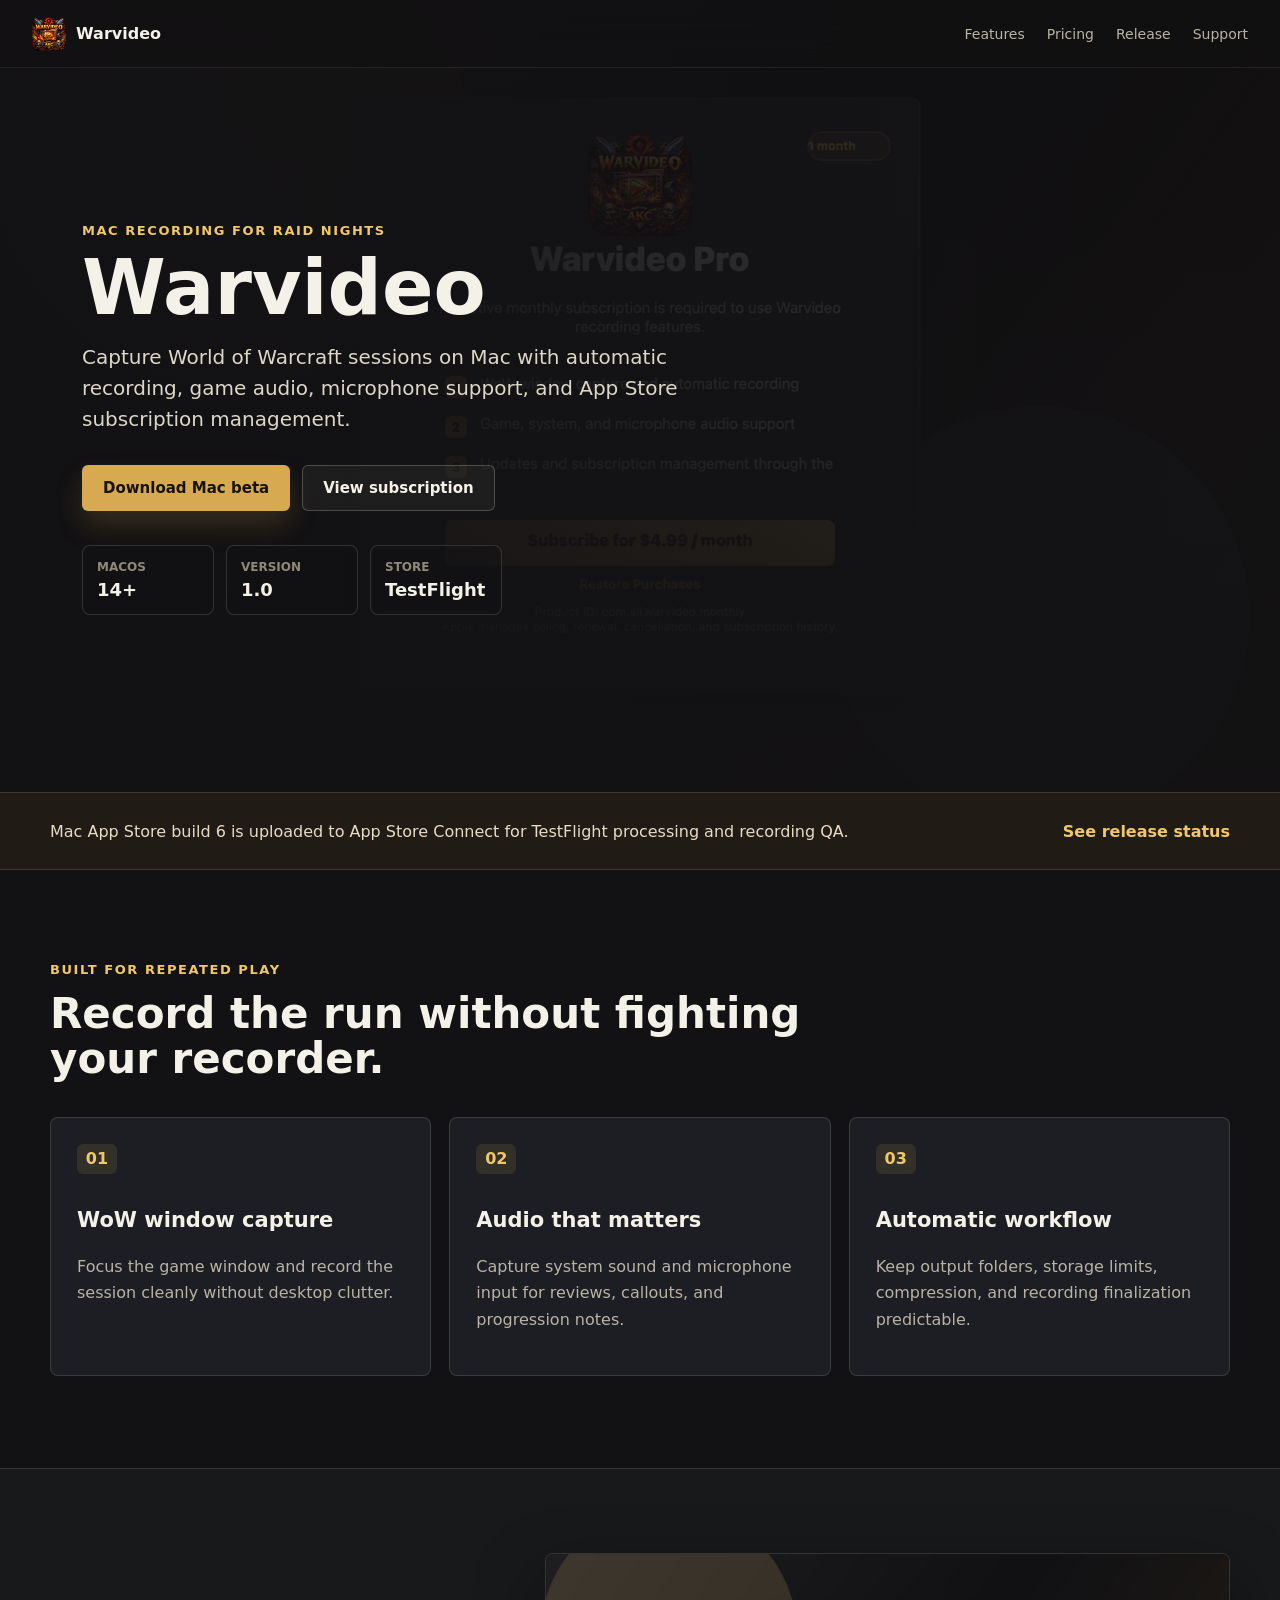
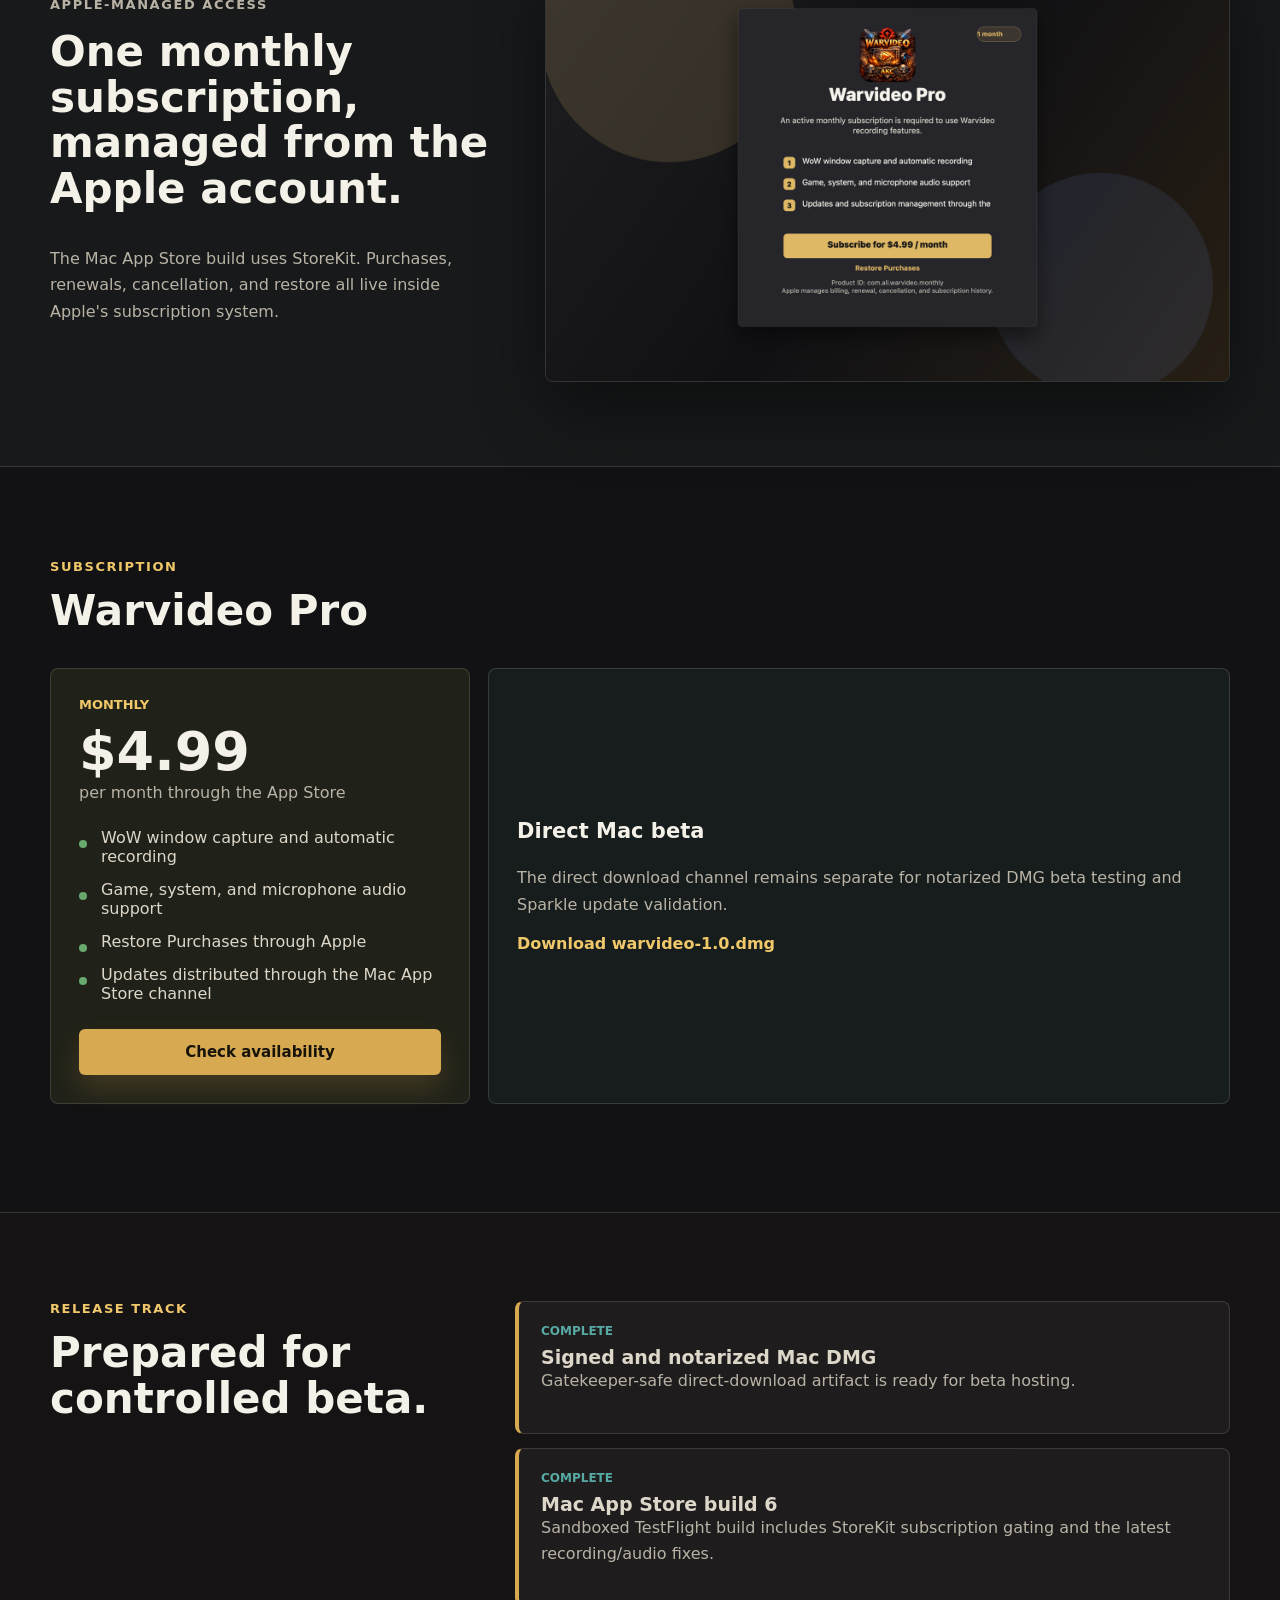
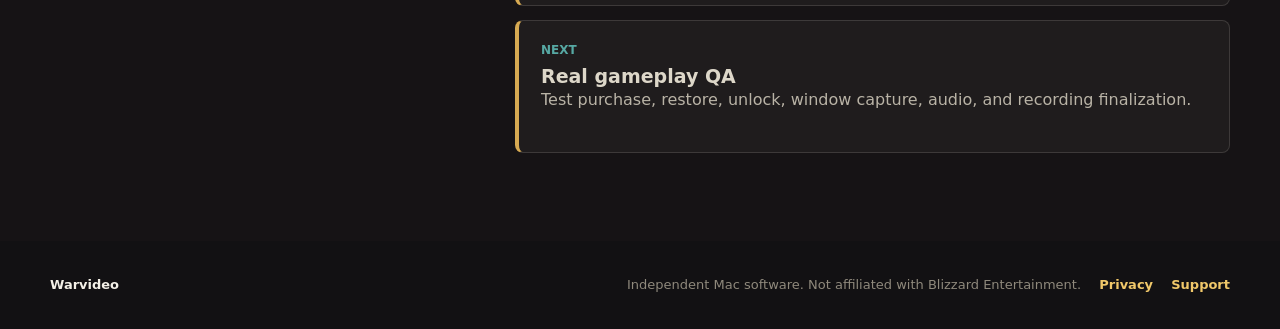
==== index.html @ ea2da789 "Update site status for build 6" ====
<!doctype html>
<html lang="en">
<head>
  <meta charset="utf-8">
  <meta name="viewport" content="width=device-width, initial-scale=1">
  <title>Warvideo - Mac recording for World of Warcraft</title>
  <meta name="description" content="Warvideo records World of Warcraft sessions on Mac with window capture, audio support, automatic recording, and App Store subscription management.">
  <meta property="og:title" content="Warvideo">
  <meta property="og:description" content="Mac recording built for World of Warcraft sessions.">
  <meta property="og:image" content="assets/subscription-review.png">
  <link rel="icon" href="assets/warvideo-icon.png">
  <link rel="stylesheet" href="styles.css">
</head>
<body>
  <header class="site-header" aria-label="Main navigation">
    <a class="brand" href="#top" aria-label="Warvideo home">
      <img src="assets/warvideo-icon.png" alt="">
      <span>Warvideo</span>
    </a>
    <nav>
      <a href="#features">Features</a>
      <a href="#pricing">Pricing</a>
      <a href="#release">Release</a>
      <a href="/support.html">Support</a>
    </nav>
  </header>

  <main id="top">
    <section class="hero" aria-label="Warvideo overview">
      <img class="hero-bg" src="assets/subscription-review.png" alt="">
      <div class="hero-shade"></div>
      <div class="hero-content">
        <p class="eyebrow">Mac recording for raid nights</p>
        <h1>Warvideo</h1>
        <p class="hero-copy">
          Capture World of Warcraft sessions on Mac with automatic recording,
          game audio, microphone support, and App Store subscription management.
        </p>
        <div class="actions" aria-label="Primary actions">
          <a class="button primary" href="/download/warvideo-1.0.dmg">Download Mac beta</a>
          <a class="button secondary" href="#pricing">View subscription</a>
        </div>
        <dl class="hero-stats" aria-label="Release facts">
          <div>
            <dt>macOS</dt>
            <dd>14+</dd>
          </div>
          <div>
            <dt>Version</dt>
            <dd>1.0</dd>
          </div>
          <div>
            <dt>Store</dt>
            <dd>TestFlight</dd>
          </div>
        </dl>
      </div>
    </section>

    <section class="signal-band" aria-label="Current status">
      <div class="band-inner">
        <span>Mac App Store build 6 is uploaded to App Store Connect for TestFlight processing and recording QA.</span>
        <a href="#release">See release status</a>
      </div>
    </section>

    <section class="section" id="features">
      <div class="section-heading">
        <p class="eyebrow">Built for repeated play</p>
        <h2>Record the run without fighting your recorder.</h2>
      </div>
      <div class="feature-grid">
        <article class="feature-card">
          <span class="feature-mark">01</span>
          <h3>WoW window capture</h3>
          <p>Focus the game window and record the session cleanly without desktop clutter.</p>
        </article>
        <article class="feature-card">
          <span class="feature-mark">02</span>
          <h3>Audio that matters</h3>
          <p>Capture system sound and microphone input for reviews, callouts, and progression notes.</p>
        </article>
        <article class="feature-card">
          <span class="feature-mark">03</span>
          <h3>Automatic workflow</h3>
          <p>Keep output folders, storage limits, compression, and recording finalization predictable.</p>
        </article>
      </div>
    </section>

    <section class="product-strip" aria-label="Warvideo interface">
      <div class="product-copy">
        <p class="eyebrow">Apple-managed access</p>
        <h2>One monthly subscription, managed from the Apple account.</h2>
        <p>
          The Mac App Store build uses StoreKit. Purchases, renewals, cancellation,
          and restore all live inside Apple's subscription system.
        </p>
      </div>
      <figure class="product-shot">
        <img src="assets/subscription-review.png" alt="Warvideo Pro subscription screen">
      </figure>
    </section>

    <section class="section pricing-section" id="pricing">
      <div class="section-heading compact">
        <p class="eyebrow">Subscription</p>
        <h2>Warvideo Pro</h2>
      </div>
      <div class="pricing-layout">
        <article class="price-card">
          <div>
            <p class="price-label">Monthly</p>
            <p class="price">$4.99</p>
            <p class="price-note">per month through the App Store</p>
          </div>
          <ul>
            <li>WoW window capture and automatic recording</li>
            <li>Game, system, and microphone audio support</li>
            <li>Restore Purchases through Apple</li>
            <li>Updates distributed through the Mac App Store channel</li>
          </ul>
          <a class="button primary wide" href="#release">Check availability</a>
        </article>
        <div class="release-notes">
          <h3>Direct Mac beta</h3>
          <p>
            The direct download channel remains separate for notarized DMG beta
            testing and Sparkle update validation.
          </p>
          <a href="/download/warvideo-1.0.dmg">Download warvideo-1.0.dmg</a>
        </div>
      </div>
    </section>

    <section class="release" id="release">
      <div class="release-inner">
        <div>
          <p class="eyebrow">Release track</p>
          <h2>Prepared for controlled beta.</h2>
        </div>
        <ol class="timeline">
          <li>
            <span>Complete</span>
            <strong>Signed and notarized Mac DMG</strong>
            <p>Gatekeeper-safe direct-download artifact is ready for beta hosting.</p>
          </li>
          <li>
            <span>Complete</span>
            <strong>Mac App Store build 6</strong>
            <p>Sandboxed TestFlight build includes StoreKit subscription gating and the latest recording/audio fixes.</p>
          </li>
          <li>
            <span>Next</span>
            <strong>Real gameplay QA</strong>
            <p>Test purchase, restore, unlock, window capture, audio, and recording finalization.</p>
          </li>
        </ol>
      </div>
    </section>
  </main>

  <footer class="site-footer">
    <span>Warvideo</span>
    <span>
      Independent Mac software. Not affiliated with Blizzard Entertainment.
      <a href="/privacy.html">Privacy</a>
      <a href="/support.html">Support</a>
    </span>
  </footer>
</body>
</html>
---- styles.css ----
:root {
  color-scheme: dark;
  --ink: #f4f1e8;
  --muted: #b9b3a6;
  --soft: #8f897c;
  --bg: #121113;
  --panel: #1d1e23;
  --panel-2: #202118;
  --line: rgba(244, 241, 232, 0.14);
  --gold: #d7aa52;
  --gold-strong: #f0c86a;
  --ember: #c05a38;
  --green: #69a96d;
  --teal: #57a9a4;
  --shadow: rgba(0, 0, 0, 0.42);
}

* {
  box-sizing: border-box;
}

html {
  scroll-behavior: smooth;
}

body {
  margin: 0;
  background: var(--bg);
  color: var(--ink);
  font-family: Inter, ui-sans-serif, system-ui, -apple-system, BlinkMacSystemFont, "Segoe UI", sans-serif;
  letter-spacing: 0;
}

img {
  max-width: 100%;
  display: block;
}

a {
  color: inherit;
  text-decoration: none;
}

.site-header {
  position: fixed;
  z-index: 20;
  top: 0;
  left: 0;
  right: 0;
  height: 68px;
  display: flex;
  align-items: center;
  justify-content: space-between;
  padding: 0 32px;
  background: rgba(18, 17, 19, 0.78);
  border-bottom: 1px solid rgba(244, 241, 232, 0.08);
  backdrop-filter: blur(18px);
}

.brand {
  display: flex;
  align-items: center;
  gap: 10px;
  font-weight: 800;
}

.brand img {
  width: 34px;
  height: 34px;
  border-radius: 7px;
}

nav {
  display: flex;
  gap: 22px;
  color: var(--muted);
  font-size: 14px;
}

nav a:hover {
  color: var(--ink);
}

.hero {
  position: relative;
  min-height: 88svh;
  overflow: hidden;
  display: grid;
  align-items: center;
  padding: 118px 32px 72px;
}

.hero-bg {
  position: absolute;
  inset: 0;
  width: 100%;
  height: 100%;
  object-fit: cover;
  object-position: 58% 50%;
  opacity: 0.54;
  filter: saturate(0.95) contrast(1.08);
}

.hero-shade {
  position: absolute;
  inset: 0;
  background:
    linear-gradient(90deg, rgba(18, 17, 19, 0.96) 0%, rgba(18, 17, 19, 0.78) 40%, rgba(18, 17, 19, 0.38) 100%),
    linear-gradient(180deg, rgba(18, 17, 19, 0.2) 0%, rgba(18, 17, 19, 0.88) 100%);
}

.hero-content {
  position: relative;
  width: min(680px, 100%);
  margin-left: max(0px, calc((100vw - 1180px) / 2));
}

.eyebrow {
  margin: 0 0 14px;
  color: var(--gold-strong);
  font-size: 13px;
  font-weight: 800;
  letter-spacing: 0.12em;
  text-transform: uppercase;
}

h1,
h2,
h3,
p {
  margin-top: 0;
}

h1 {
  margin-bottom: 18px;
  font-size: 76px;
  line-height: 0.96;
  font-weight: 900;
  letter-spacing: 0;
}

.hero-copy {
  max-width: 610px;
  color: #ddd7c9;
  font-size: 20px;
  line-height: 1.55;
}

.actions {
  display: flex;
  flex-wrap: wrap;
  gap: 12px;
  margin-top: 30px;
}

.button {
  display: inline-flex;
  align-items: center;
  justify-content: center;
  min-height: 46px;
  padding: 0 20px;
  border-radius: 6px;
  font-size: 15px;
  font-weight: 800;
  border: 1px solid transparent;
}

.button.primary {
  background: var(--gold);
  color: #17130b;
  box-shadow: 0 14px 28px rgba(215, 170, 82, 0.18);
}

.button.secondary {
  border-color: rgba(244, 241, 232, 0.22);
  color: var(--ink);
  background: rgba(244, 241, 232, 0.05);
}

.button.wide {
  width: 100%;
}

.hero-stats {
  display: grid;
  grid-template-columns: repeat(3, minmax(0, 132px));
  gap: 12px;
  padding: 0;
  margin: 34px 0 0;
}

.hero-stats div {
  border: 1px solid rgba(244, 241, 232, 0.14);
  border-radius: 8px;
  padding: 14px;
  background: rgba(18, 17, 19, 0.42);
}

.hero-stats dt {
  color: var(--soft);
  font-size: 12px;
  font-weight: 800;
  text-transform: uppercase;
}

.hero-stats dd {
  margin: 5px 0 0;
  font-size: 18px;
  font-weight: 900;
}

.signal-band {
  border-top: 1px solid var(--line);
  border-bottom: 1px solid var(--line);
  background: #201b14;
}

.band-inner {
  width: min(1180px, calc(100% - 40px));
  min-height: 76px;
  margin: 0 auto;
  display: flex;
  align-items: center;
  justify-content: space-between;
  gap: 18px;
  color: #e6dcc6;
}

.band-inner a {
  color: var(--gold-strong);
  font-weight: 800;
  white-space: nowrap;
}

.section {
  width: min(1180px, calc(100% - 40px));
  margin: 0 auto;
  padding: 92px 0;
}

.section-heading {
  max-width: 760px;
  margin-bottom: 34px;
}

.section-heading.compact {
  margin-bottom: 24px;
}

h2 {
  font-size: 42px;
  line-height: 1.08;
  letter-spacing: 0;
}

.feature-grid {
  display: grid;
  grid-template-columns: repeat(3, minmax(0, 1fr));
  gap: 18px;
}

.feature-card {
  min-height: 230px;
  border-radius: 8px;
  border: 1px solid var(--line);
  background: var(--panel);
  padding: 26px;
}

.feature-mark {
  display: inline-flex;
  align-items: center;
  justify-content: center;
  width: 40px;
  height: 30px;
  border-radius: 6px;
  background: rgba(215, 170, 82, 0.12);
  color: var(--gold-strong);
  font-weight: 900;
  margin-bottom: 34px;
}

.feature-card h3,
.release-notes h3 {
  font-size: 21px;
  line-height: 1.2;
}

.feature-card p,
.product-copy p,
.release-notes p,
.timeline p {
  color: var(--muted);
  line-height: 1.65;
}

.product-strip {
  display: grid;
  grid-template-columns: minmax(280px, 0.8fr) minmax(0, 1.2fr);
  gap: 38px;
  align-items: center;
  padding: 84px max(20px, calc((100vw - 1180px) / 2));
  background: #17191a;
  border-top: 1px solid var(--line);
  border-bottom: 1px solid var(--line);
}

.product-copy {
  padding-right: 12px;
}

.product-shot {
  margin: 0;
  border-radius: 8px;
  border: 1px solid rgba(244, 241, 232, 0.16);
  overflow: hidden;
  box-shadow: 0 28px 70px var(--shadow);
  background: #0f0f11;
}

.pricing-section {
  padding-bottom: 108px;
}

.pricing-layout {
  display: grid;
  grid-template-columns: minmax(300px, 420px) minmax(0, 1fr);
  gap: 18px;
  align-items: stretch;
}

.price-card,
.release-notes {
  border-radius: 8px;
  border: 1px solid var(--line);
  background: var(--panel-2);
  padding: 28px;
}

.price-label {
  color: var(--gold-strong);
  font-size: 13px;
  font-weight: 900;
  text-transform: uppercase;
}

.price {
  margin-bottom: 4px;
  font-size: 54px;
  line-height: 1;
  font-weight: 900;
}

.price-note {
  color: var(--muted);
}

ul {
  list-style: none;
  padding: 0;
  margin: 26px 0;
}

li {
  position: relative;
  padding-left: 22px;
  margin-bottom: 14px;
  color: #ddd7c9;
}

li::before {
  content: "";
  position: absolute;
  left: 0;
  top: 0.72em;
  width: 8px;
  height: 8px;
  border-radius: 4px;
  background: var(--green);
}

.release-notes {
  display: flex;
  flex-direction: column;
  justify-content: center;
  background: #171d1d;
}

.release-notes a {
  color: var(--gold-strong);
  font-weight: 900;
}

.release {
  background: #161315;
  border-top: 1px solid var(--line);
}

.release-inner {
  width: min(1180px, calc(100% - 40px));
  margin: 0 auto;
  padding: 88px 0;
  display: grid;
  grid-template-columns: minmax(280px, 0.75fr) minmax(0, 1.25fr);
  gap: 36px;
}

.timeline {
  list-style: none;
  margin: 0;
  padding: 0;
  display: grid;
  gap: 14px;
}

.timeline li {
  margin: 0;
  padding: 22px;
  border: 1px solid var(--line);
  border-left: 4px solid var(--gold);
  border-radius: 8px;
  background: rgba(244, 241, 232, 0.04);
}

.timeline li::before {
  display: none;
}

.timeline span {
  display: block;
  margin-bottom: 8px;
  color: var(--teal);
  font-size: 12px;
  font-weight: 900;
  text-transform: uppercase;
}

.timeline strong {
  display: block;
  font-size: 19px;
}

.site-footer {
  min-height: 88px;
  width: min(1180px, calc(100% - 40px));
  margin: 0 auto;
  display: flex;
  align-items: center;
  justify-content: space-between;
  gap: 18px;
  color: var(--soft);
  font-size: 13px;
}

.site-footer span:first-child {
  color: var(--ink);
  font-weight: 900;
}

.site-footer a {
  margin-left: 14px;
  color: var(--gold-strong);
  font-weight: 800;
}

.legal-page {
  width: min(860px, calc(100% - 40px));
  margin: 0 auto;
  padding: 132px 0 72px;
}

.legal-hero {
  padding-bottom: 28px;
  border-bottom: 1px solid var(--line);
}

.legal-hero h1 {
  font-size: 56px;
}

.legal-hero p {
  color: var(--muted);
  font-size: 18px;
}

.legal-content {
  padding-top: 34px;
}

.legal-content h2 {
  margin-top: 34px;
  margin-bottom: 12px;
  font-size: 28px;
}

.legal-content p {
  color: #ddd7c9;
  line-height: 1.72;
}

.legal-content a {
  color: var(--gold-strong);
  font-weight: 800;
}

@media (max-width: 860px) {
  .site-header {
    padding: 0 18px;
  }

  nav {
    display: none;
  }

  .hero {
    min-height: 86svh;
    padding: 108px 20px 54px;
  }

  .hero-bg {
    object-position: center top;
    opacity: 0.18;
    filter: saturate(0.82) contrast(1.12);
  }

  .hero-shade {
    background:
      linear-gradient(180deg, rgba(18, 17, 19, 0.99) 0%, rgba(18, 17, 19, 0.94) 48%, rgba(18, 17, 19, 0.99) 100%);
  }

  h1 {
    font-size: 52px;
  }

  h2 {
    font-size: 32px;
  }

  .hero-copy {
    font-size: 17px;
  }

  .hero-stats {
    grid-template-columns: repeat(3, minmax(0, 1fr));
  }

  .hero-stats div {
    background: rgba(18, 17, 19, 0.82);
  }

  .band-inner,
  .product-strip,
  .pricing-layout,
  .release-inner {
    grid-template-columns: 1fr;
  }

  .band-inner {
    flex-direction: column;
    align-items: flex-start;
    justify-content: center;
    padding: 18px 0;
  }

  .feature-grid {
    grid-template-columns: 1fr;
  }

  .product-strip {
    padding: 70px 20px;
  }

  .site-footer {
    flex-direction: column;
    align-items: flex-start;
    justify-content: center;
  }

  .site-footer a {
    display: inline-block;
    margin: 8px 14px 0 0;
  }

  .legal-page {
    padding-top: 110px;
  }

  .legal-hero h1 {
    font-size: 42px;
  }
}

@media (max-width: 520px) {
  .actions,
  .button {
    width: 100%;
  }

  .hero-stats {
    grid-template-columns: 1fr;
  }

  .price {
    font-size: 44px;
  }
}
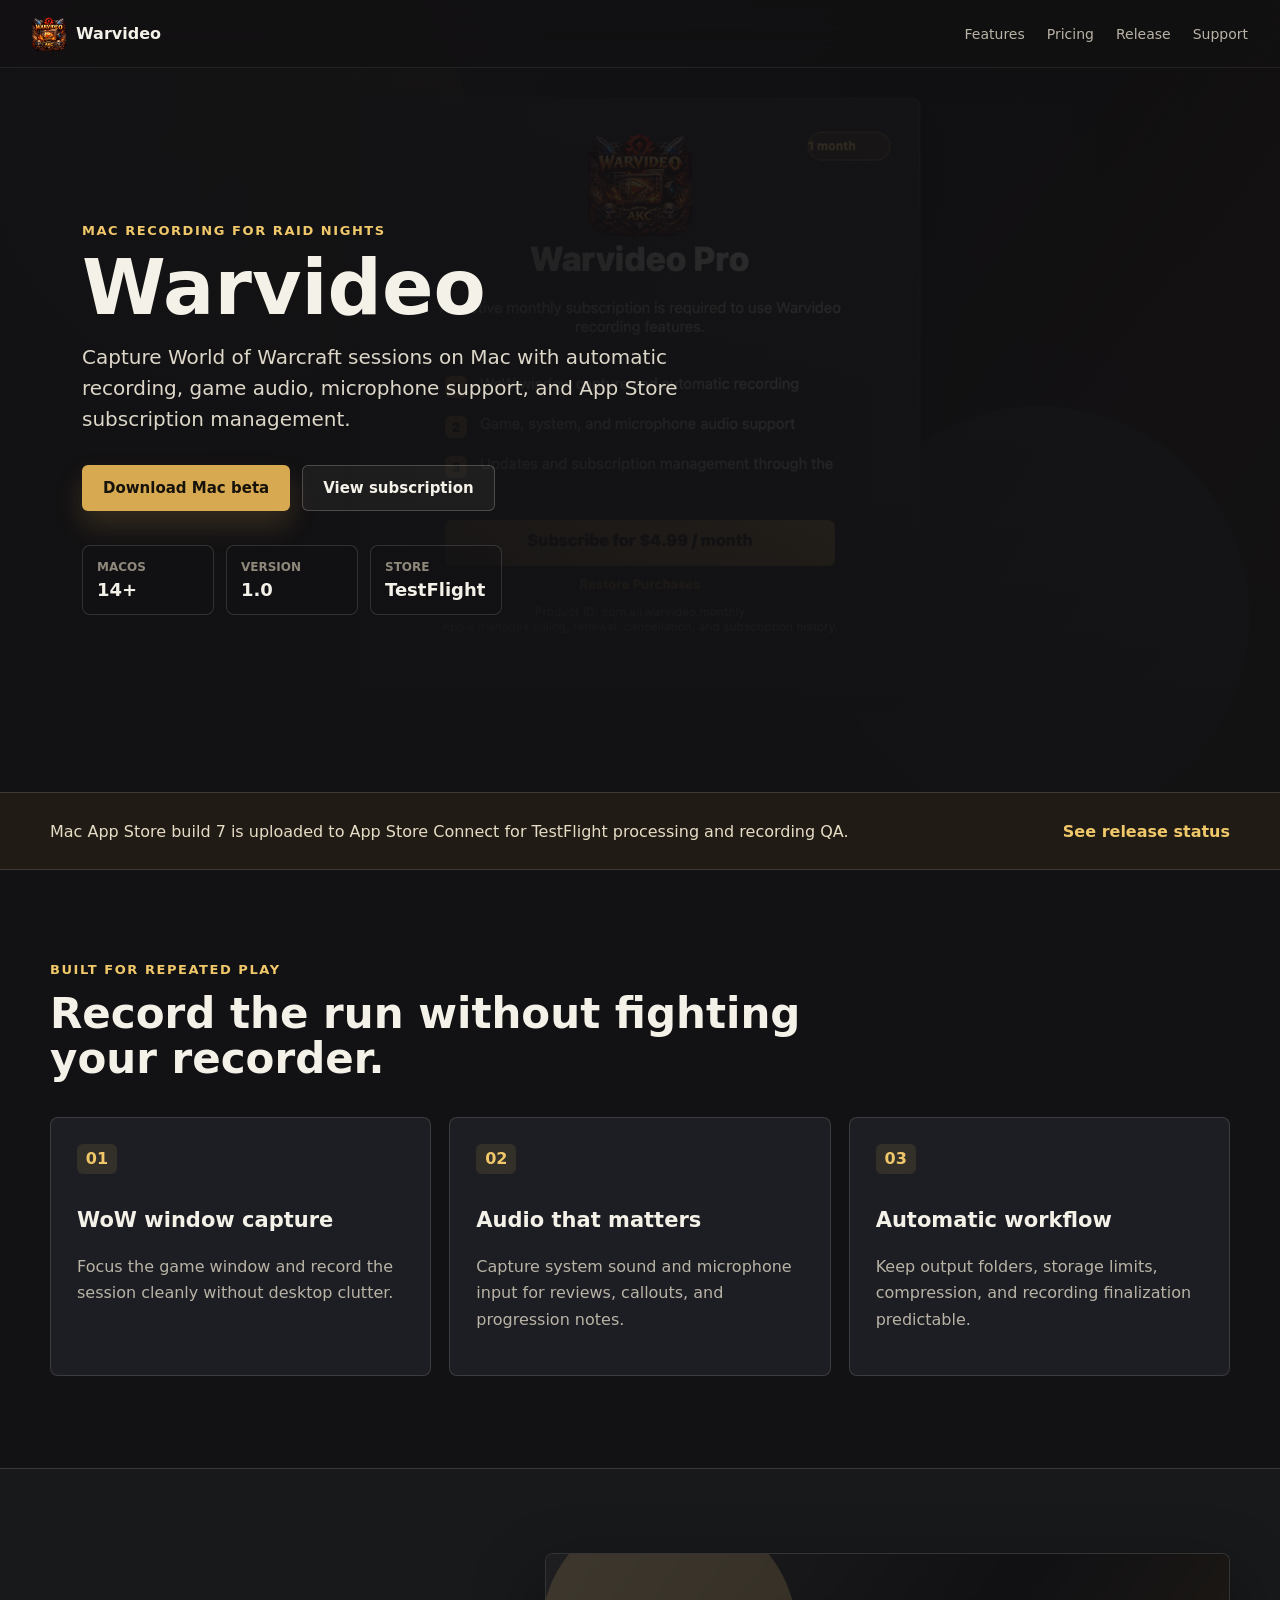
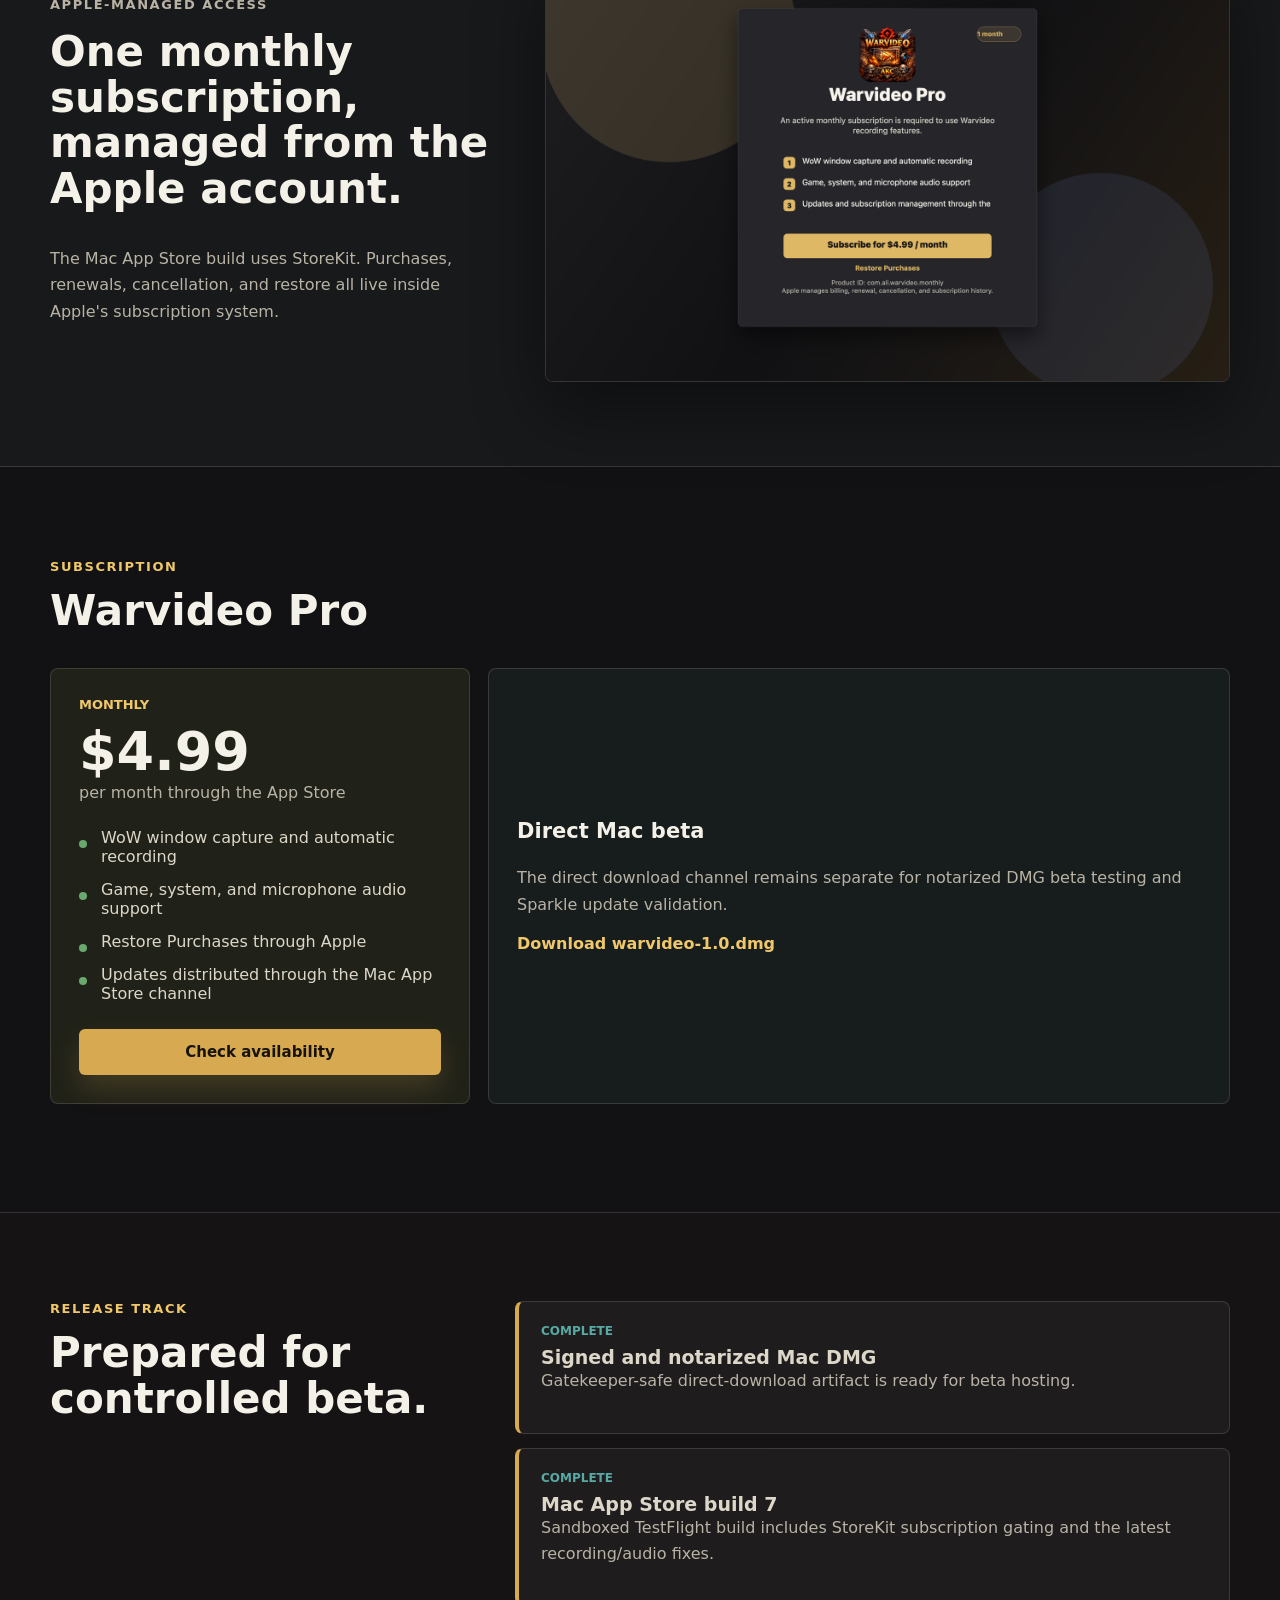
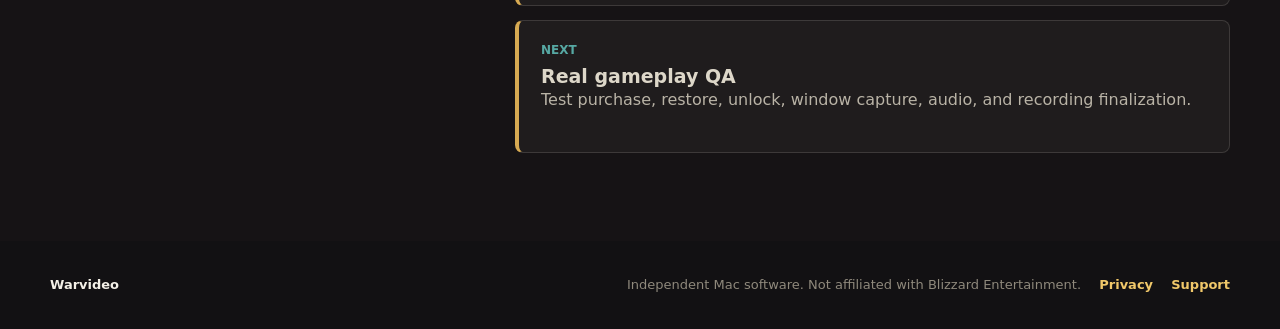
==== commit b761ca5f: "Update site status for build 7" ====
--- a/index.html
+++ b/index.html
@@ -59,7 +59,7 @@
 
     <section class="signal-band" aria-label="Current status">
       <div class="band-inner">
-        <span>Mac App Store build 6 is uploaded to App Store Connect for TestFlight processing and recording QA.</span>
+        <span>Mac App Store build 7 is uploaded to App Store Connect for TestFlight processing and recording QA.</span>
         <a href="#release">See release status</a>
       </div>
     </section>
@@ -147,7 +147,7 @@
           </li>
           <li>
             <span>Complete</span>
-            <strong>Mac App Store build 6</strong>
+            <strong>Mac App Store build 7</strong>
             <p>Sandboxed TestFlight build includes StoreKit subscription gating and the latest recording/audio fixes.</p>
           </li>
           <li>
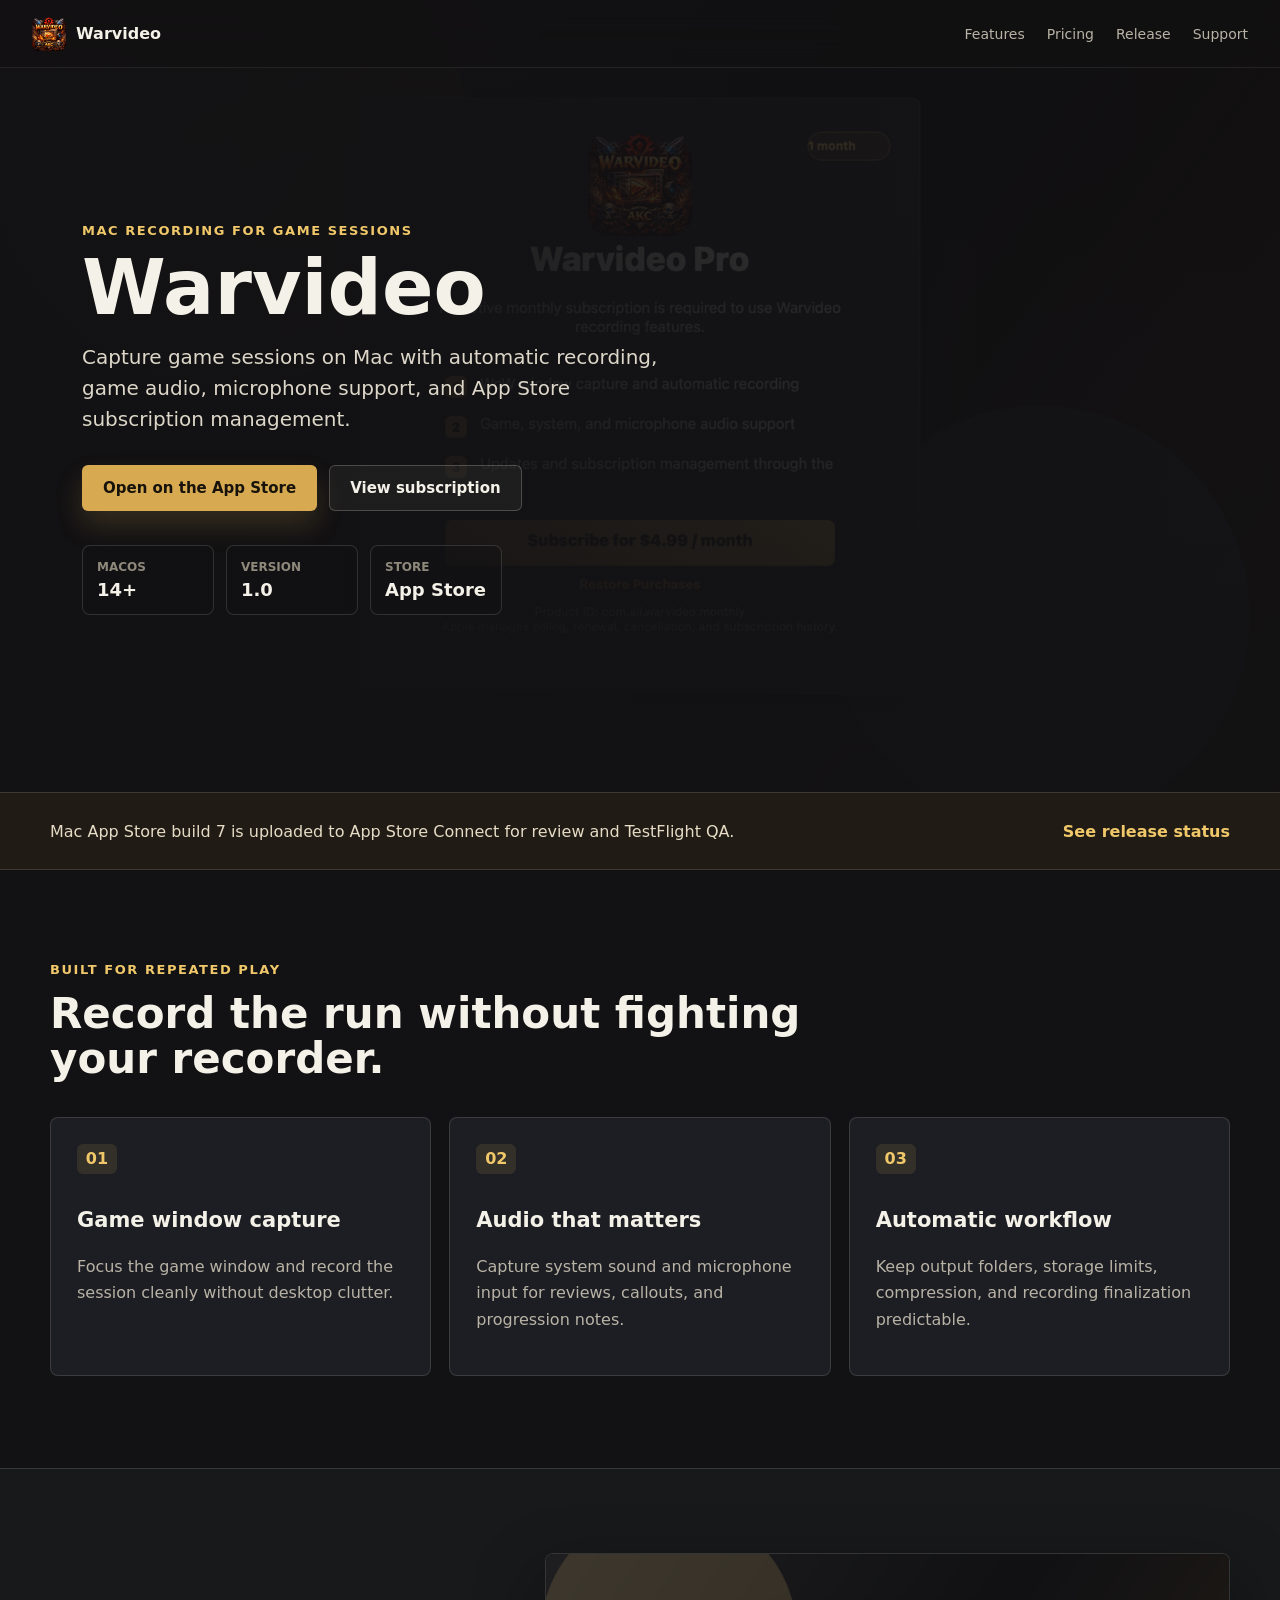
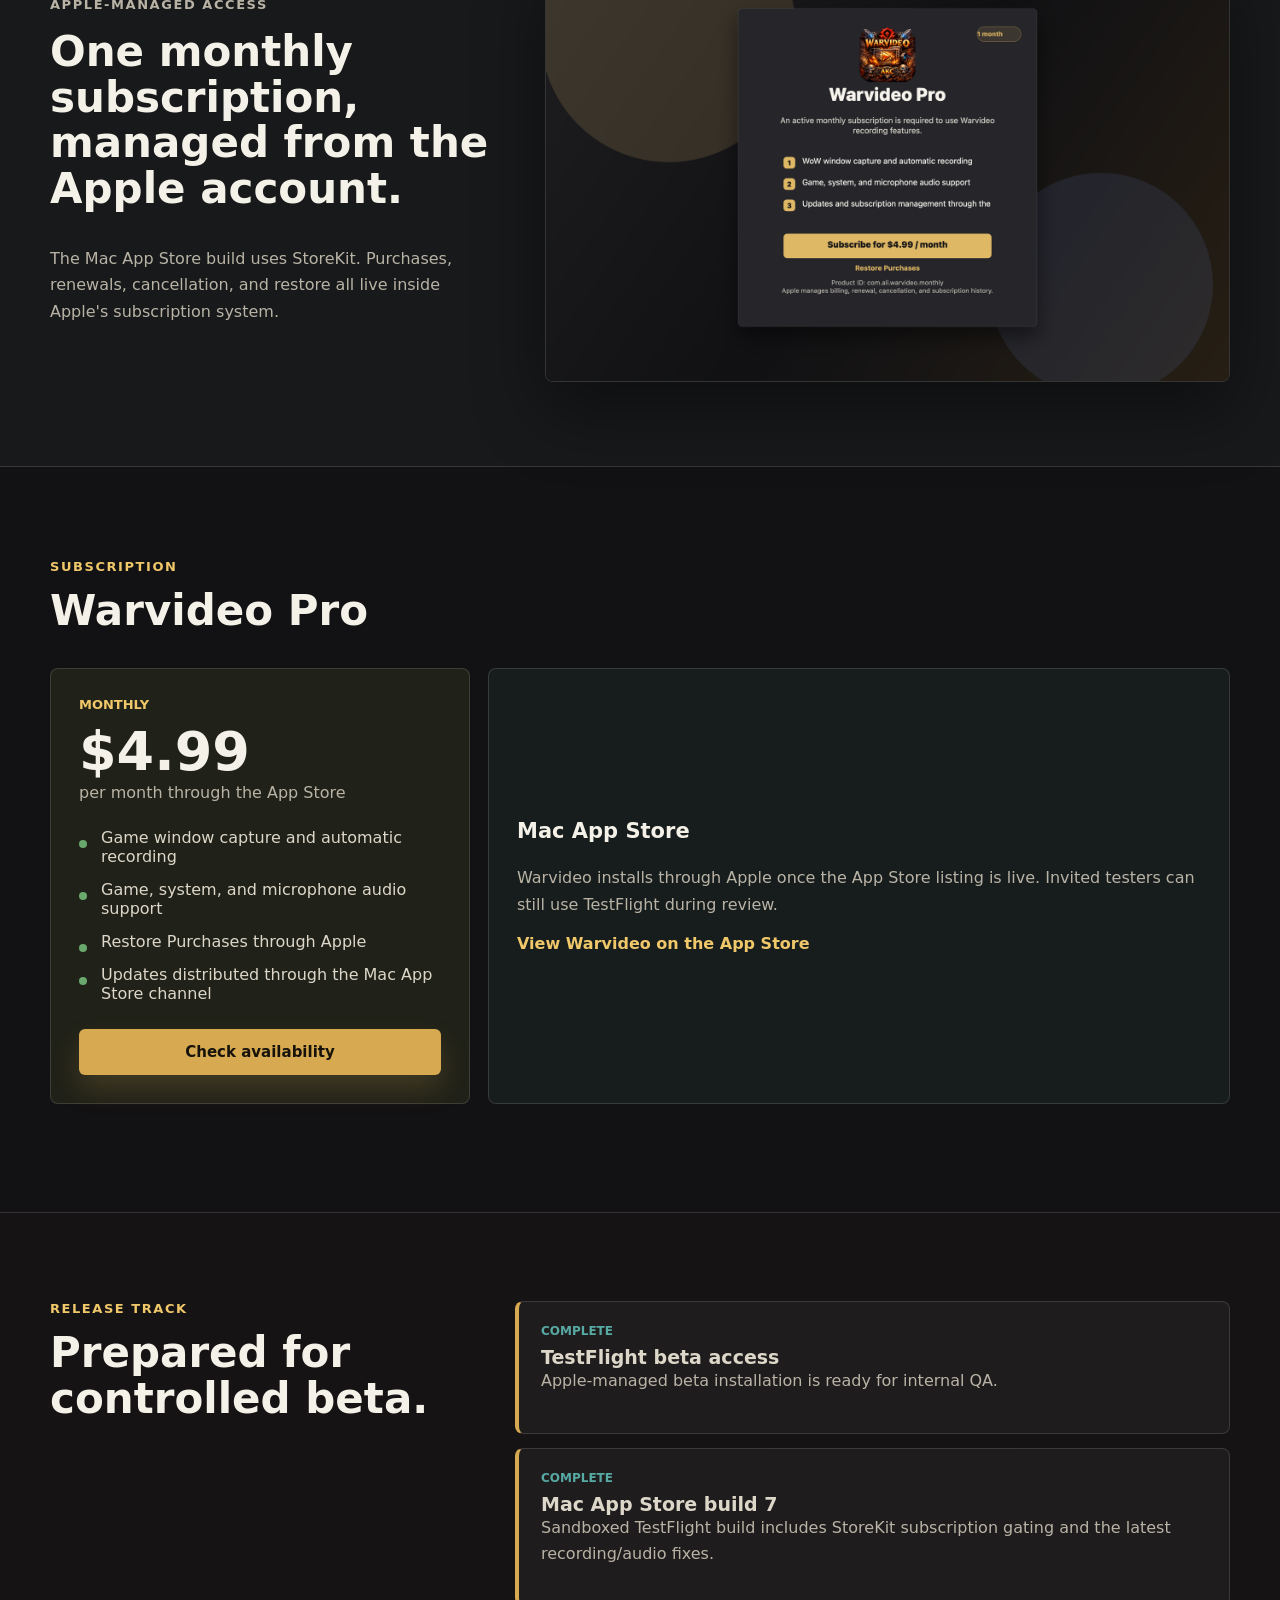
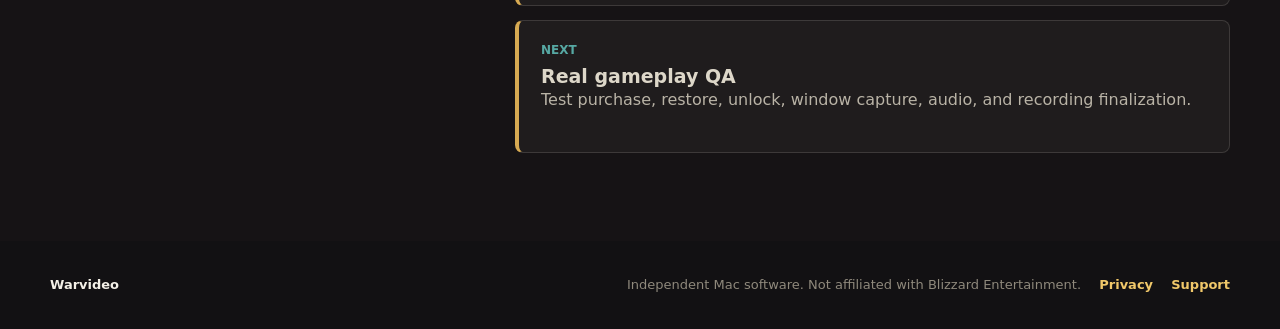
==== commit 0b9c07f4: "Route install links to App Store" ====
--- a/index.html
+++ b/index.html
@@ -3,10 +3,10 @@
 <head>
   <meta charset="utf-8">
   <meta name="viewport" content="width=device-width, initial-scale=1">
-  <title>Warvideo - Mac recording for World of Warcraft</title>
-  <meta name="description" content="Warvideo records World of Warcraft sessions on Mac with window capture, audio support, automatic recording, and App Store subscription management.">
+  <title>Warvideo - Mac game session recording</title>
+  <meta name="description" content="Warvideo records game sessions on Mac with window capture, audio support, automatic recording, and App Store subscription management.">
   <meta property="og:title" content="Warvideo">
-  <meta property="og:description" content="Mac recording built for World of Warcraft sessions.">
+  <meta property="og:description" content="Mac recording built for game sessions.">
   <meta property="og:image" content="assets/subscription-review.png">
   <link rel="icon" href="assets/warvideo-icon.png">
   <link rel="stylesheet" href="styles.css">
@@ -30,14 +30,14 @@
       <img class="hero-bg" src="assets/subscription-review.png" alt="">
       <div class="hero-shade"></div>
       <div class="hero-content">
-        <p class="eyebrow">Mac recording for raid nights</p>
+        <p class="eyebrow">Mac recording for game sessions</p>
         <h1>Warvideo</h1>
         <p class="hero-copy">
-          Capture World of Warcraft sessions on Mac with automatic recording,
+          Capture game sessions on Mac with automatic recording,
           game audio, microphone support, and App Store subscription management.
         </p>
         <div class="actions" aria-label="Primary actions">
-          <a class="button primary" href="/download/warvideo-1.0.dmg">Download Mac beta</a>
+          <a class="button primary" href="https://apps.apple.com/app/id6776216270">Open on the App Store</a>
           <a class="button secondary" href="#pricing">View subscription</a>
         </div>
         <dl class="hero-stats" aria-label="Release facts">
@@ -51,7 +51,7 @@
           </div>
           <div>
             <dt>Store</dt>
-            <dd>TestFlight</dd>
+            <dd>App Store</dd>
           </div>
         </dl>
       </div>
@@ -59,7 +59,7 @@
 
     <section class="signal-band" aria-label="Current status">
       <div class="band-inner">
-        <span>Mac App Store build 7 is uploaded to App Store Connect for TestFlight processing and recording QA.</span>
+        <span>Mac App Store build 7 is uploaded to App Store Connect for review and TestFlight QA.</span>
         <a href="#release">See release status</a>
       </div>
     </section>
@@ -72,7 +72,7 @@
       <div class="feature-grid">
         <article class="feature-card">
           <span class="feature-mark">01</span>
-          <h3>WoW window capture</h3>
+          <h3>Game window capture</h3>
           <p>Focus the game window and record the session cleanly without desktop clutter.</p>
         </article>
         <article class="feature-card">
@@ -115,7 +115,7 @@
             <p class="price-note">per month through the App Store</p>
           </div>
           <ul>
-            <li>WoW window capture and automatic recording</li>
+            <li>Game window capture and automatic recording</li>
             <li>Game, system, and microphone audio support</li>
             <li>Restore Purchases through Apple</li>
             <li>Updates distributed through the Mac App Store channel</li>
@@ -123,12 +123,12 @@
           <a class="button primary wide" href="#release">Check availability</a>
         </article>
         <div class="release-notes">
-          <h3>Direct Mac beta</h3>
+          <h3>Mac App Store</h3>
           <p>
-            The direct download channel remains separate for notarized DMG beta
-            testing and Sparkle update validation.
+            Warvideo installs through Apple once the App Store listing is live.
+            Invited testers can still use TestFlight during review.
           </p>
-          <a href="/download/warvideo-1.0.dmg">Download warvideo-1.0.dmg</a>
+          <a href="https://apps.apple.com/app/id6776216270">View Warvideo on the App Store</a>
         </div>
       </div>
     </section>
@@ -142,8 +142,8 @@
         <ol class="timeline">
           <li>
             <span>Complete</span>
-            <strong>Signed and notarized Mac DMG</strong>
-            <p>Gatekeeper-safe direct-download artifact is ready for beta hosting.</p>
+            <strong>TestFlight beta access</strong>
+            <p>Apple-managed beta installation is ready for internal QA.</p>
           </li>
           <li>
             <span>Complete</span>
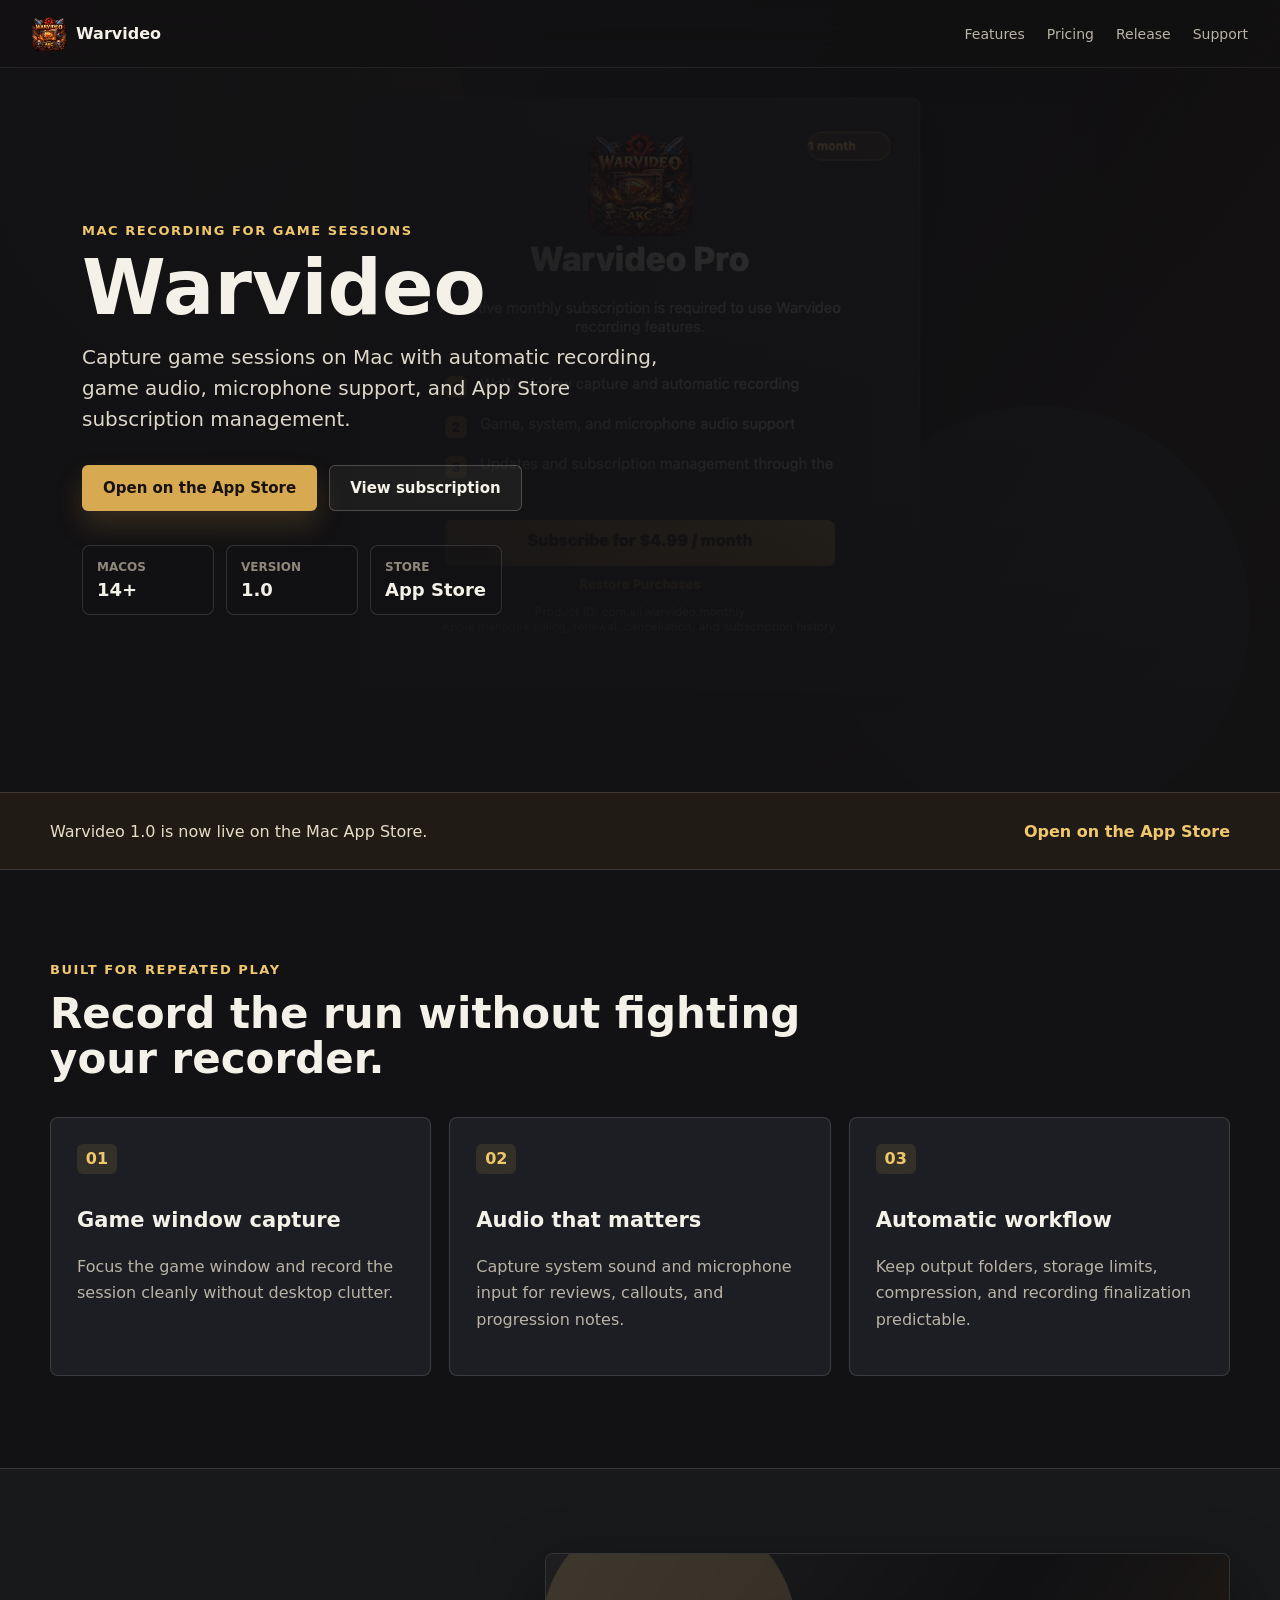
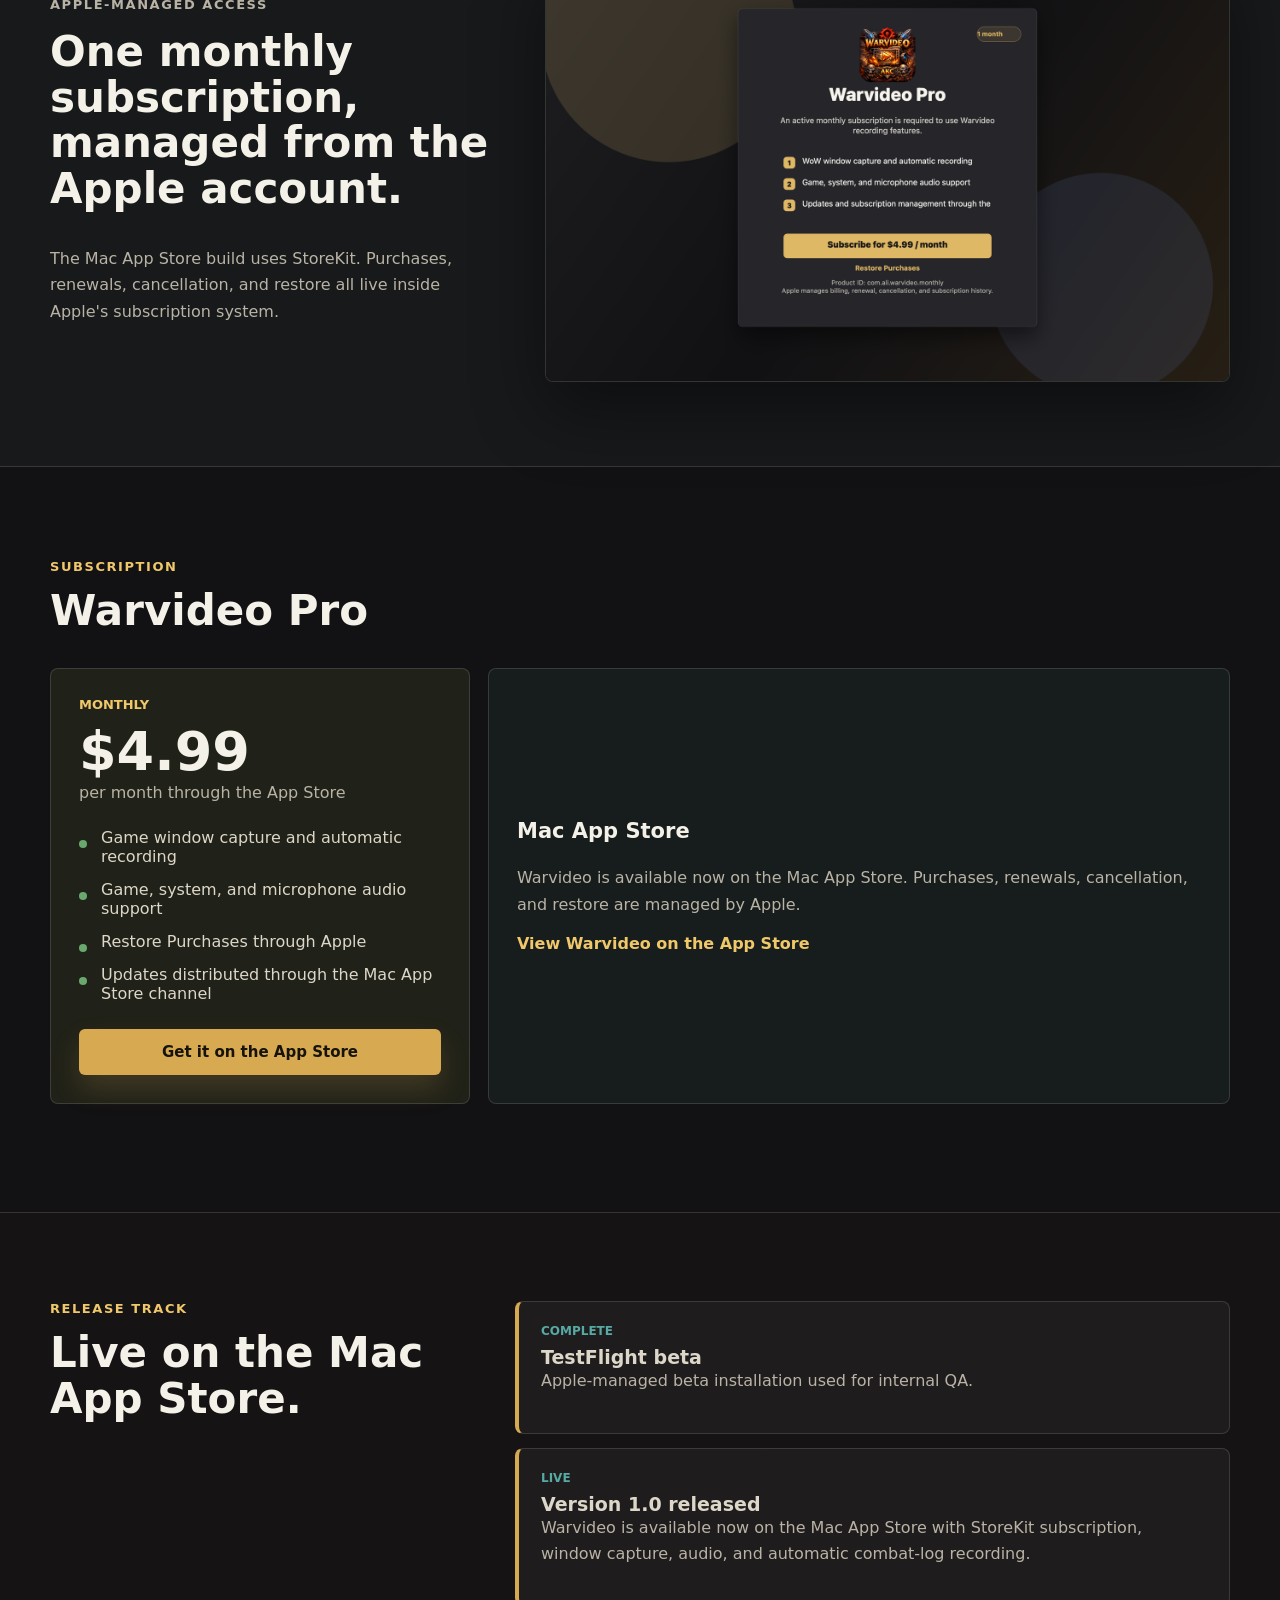
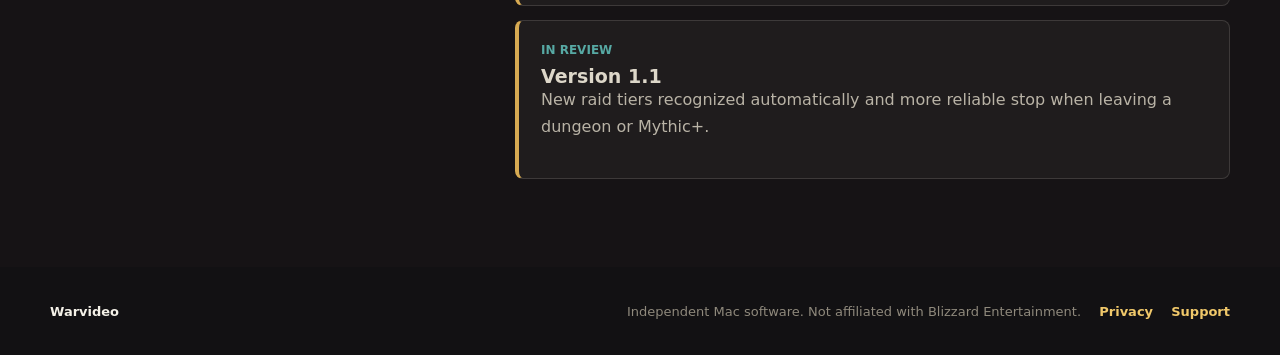
==== commit 6880aa73: "Site: reflect Warvideo 1.0 live on the Mac App Store (1.1 in review) App is released — replace 'buil" ====
--- a/index.html
+++ b/index.html
@@ -59,8 +59,8 @@
 
     <section class="signal-band" aria-label="Current status">
       <div class="band-inner">
-        <span>Mac App Store build 7 is uploaded to App Store Connect for review and TestFlight QA.</span>
-        <a href="#release">See release status</a>
+        <span>Warvideo 1.0 is now live on the Mac App Store.</span>
+        <a href="https://apps.apple.com/app/id6776216270">Open on the App Store</a>
       </div>
     </section>
 
@@ -120,13 +120,13 @@
             <li>Restore Purchases through Apple</li>
             <li>Updates distributed through the Mac App Store channel</li>
           </ul>
-          <a class="button primary wide" href="#release">Check availability</a>
+          <a class="button primary wide" href="https://apps.apple.com/app/id6776216270">Get it on the App Store</a>
         </article>
         <div class="release-notes">
           <h3>Mac App Store</h3>
           <p>
-            Warvideo installs through Apple once the App Store listing is live.
-            Invited testers can still use TestFlight during review.
+            Warvideo is available now on the Mac App Store. Purchases, renewals,
+            cancellation, and restore are managed by Apple.
           </p>
           <a href="https://apps.apple.com/app/id6776216270">View Warvideo on the App Store</a>
         </div>
@@ -137,23 +137,23 @@
       <div class="release-inner">
         <div>
           <p class="eyebrow">Release track</p>
-          <h2>Prepared for controlled beta.</h2>
+          <h2>Live on the Mac App Store.</h2>
         </div>
         <ol class="timeline">
           <li>
             <span>Complete</span>
-            <strong>TestFlight beta access</strong>
-            <p>Apple-managed beta installation is ready for internal QA.</p>
+            <strong>TestFlight beta</strong>
+            <p>Apple-managed beta installation used for internal QA.</p>
           </li>
           <li>
-            <span>Complete</span>
-            <strong>Mac App Store build 7</strong>
-            <p>Sandboxed TestFlight build includes StoreKit subscription gating and the latest recording/audio fixes.</p>
+            <span>Live</span>
+            <strong>Version 1.0 released</strong>
+            <p>Warvideo is available now on the Mac App Store with StoreKit subscription, window capture, audio, and automatic combat-log recording.</p>
           </li>
           <li>
-            <span>Next</span>
-            <strong>Real gameplay QA</strong>
-            <p>Test purchase, restore, unlock, window capture, audio, and recording finalization.</p>
+            <span>In review</span>
+            <strong>Version 1.1</strong>
+            <p>New raid tiers recognized automatically and more reliable stop when leaving a dungeon or Mythic+.</p>
           </li>
         </ol>
       </div>
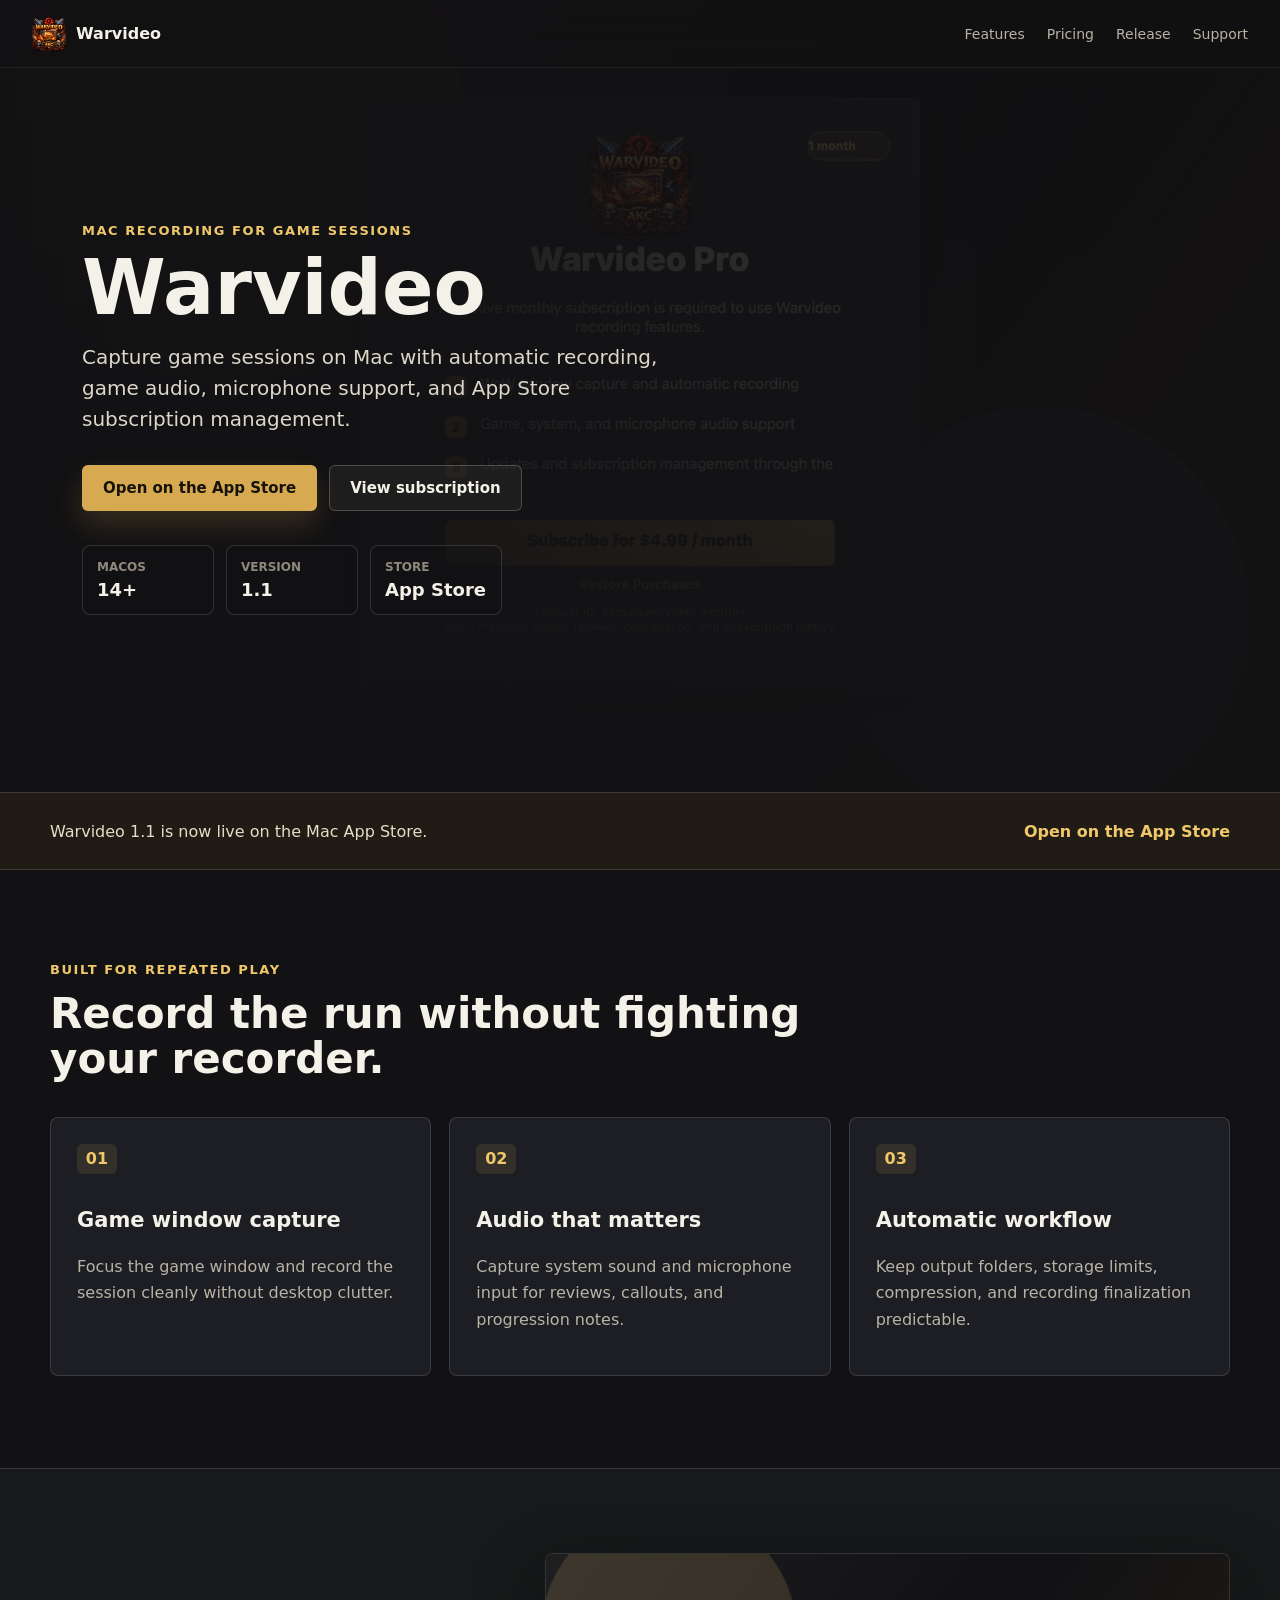
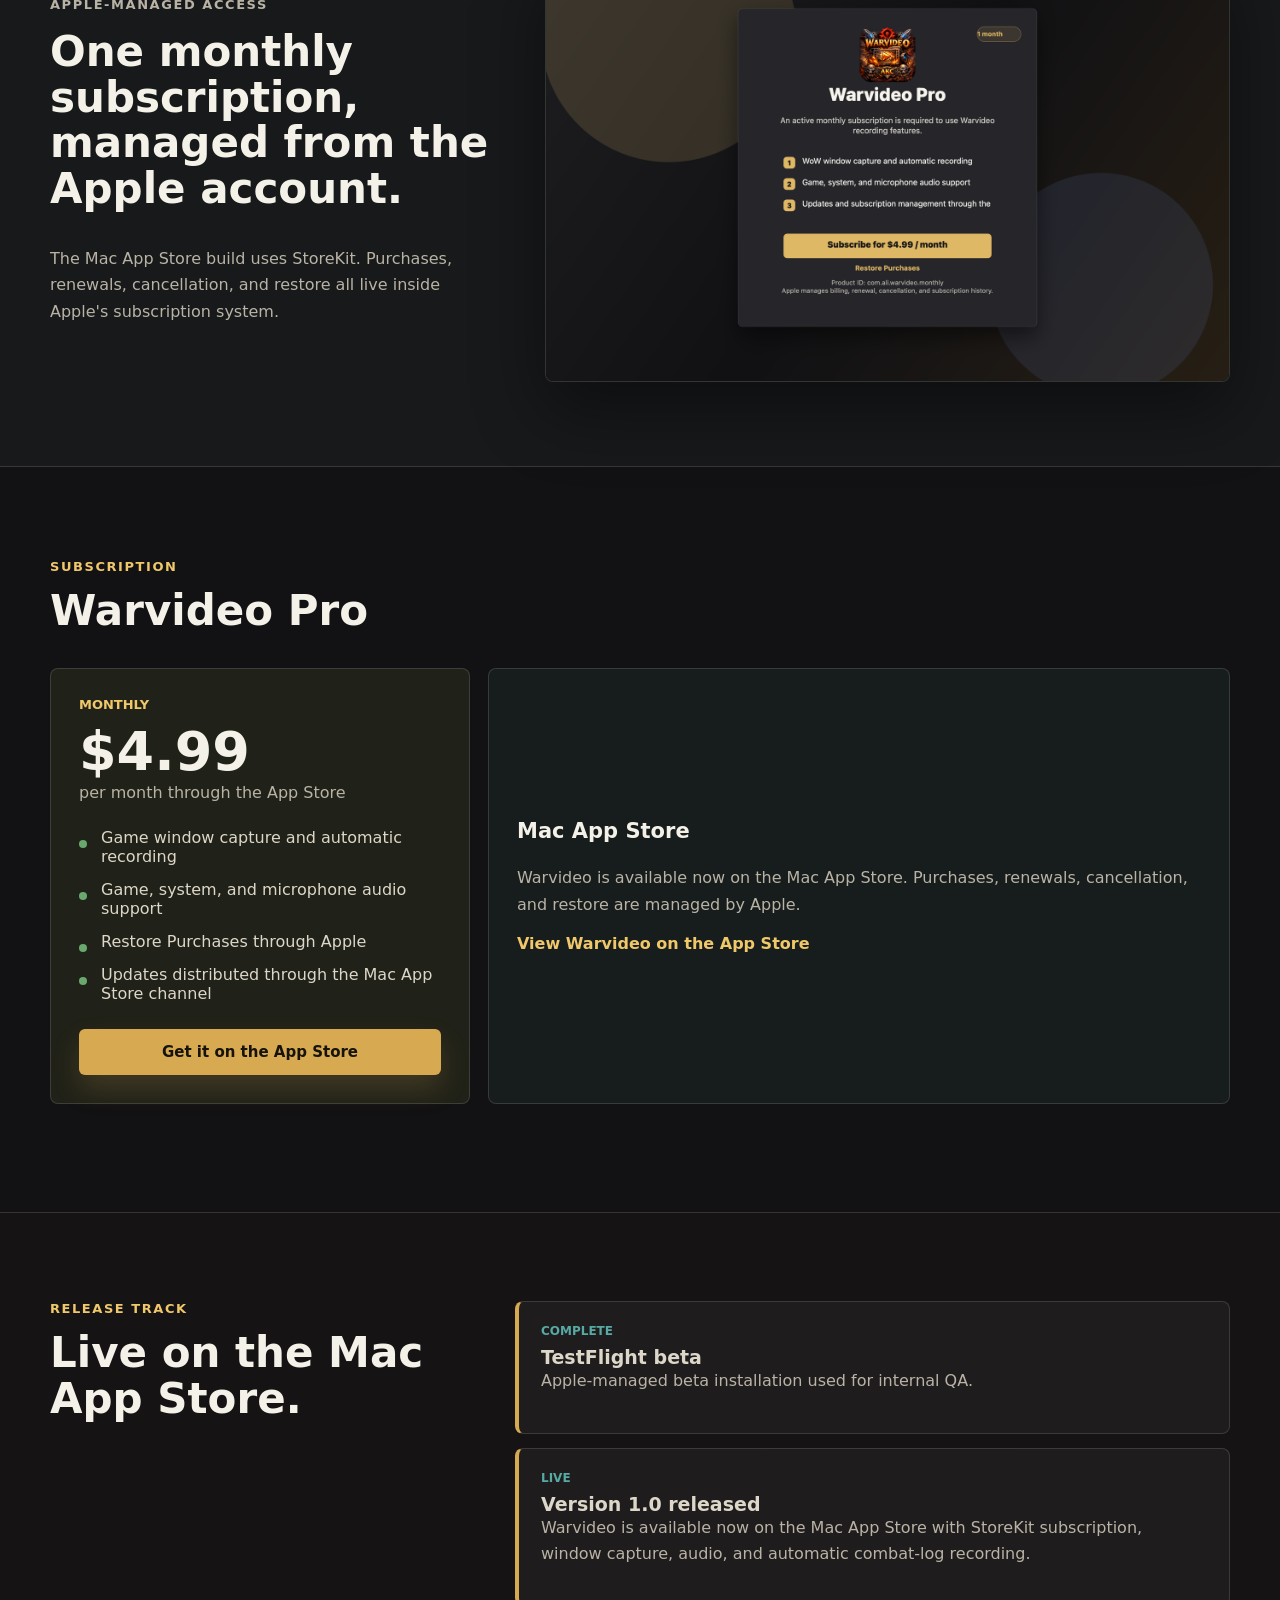
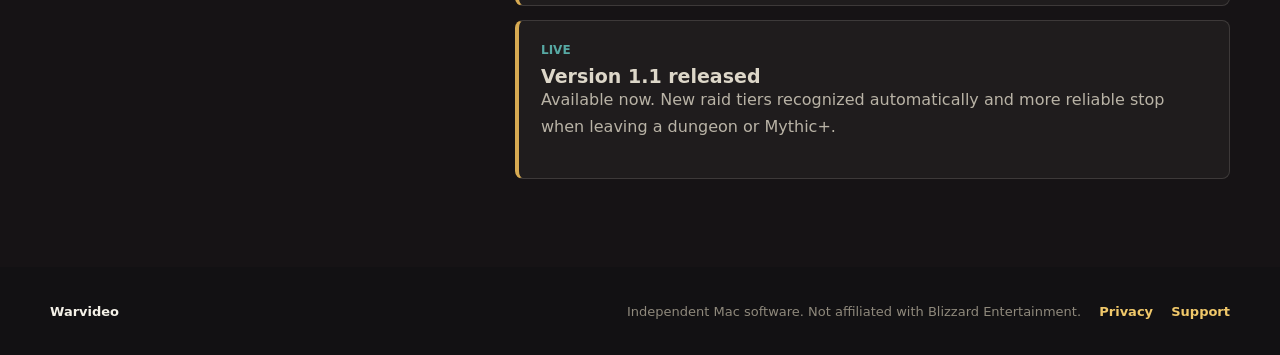
==== commit fa49ef9d: "Site: Warvideo 1.1 is now live on the Mac App Store (was: 1.1 in review) Co-Authored-By: Claude Opus" ====
--- a/index.html
+++ b/index.html
@@ -47,7 +47,7 @@
           </div>
           <div>
             <dt>Version</dt>
-            <dd>1.0</dd>
+            <dd>1.1</dd>
           </div>
           <div>
             <dt>Store</dt>
@@ -59,7 +59,7 @@
 
     <section class="signal-band" aria-label="Current status">
       <div class="band-inner">
-        <span>Warvideo 1.0 is now live on the Mac App Store.</span>
+        <span>Warvideo 1.1 is now live on the Mac App Store.</span>
         <a href="https://apps.apple.com/app/id6776216270">Open on the App Store</a>
       </div>
     </section>
@@ -151,9 +151,9 @@
             <p>Warvideo is available now on the Mac App Store with StoreKit subscription, window capture, audio, and automatic combat-log recording.</p>
           </li>
           <li>
-            <span>In review</span>
-            <strong>Version 1.1</strong>
-            <p>New raid tiers recognized automatically and more reliable stop when leaving a dungeon or Mythic+.</p>
+            <span>Live</span>
+            <strong>Version 1.1 released</strong>
+            <p>Available now. New raid tiers recognized automatically and more reliable stop when leaving a dungeon or Mythic+.</p>
           </li>
         </ol>
       </div>
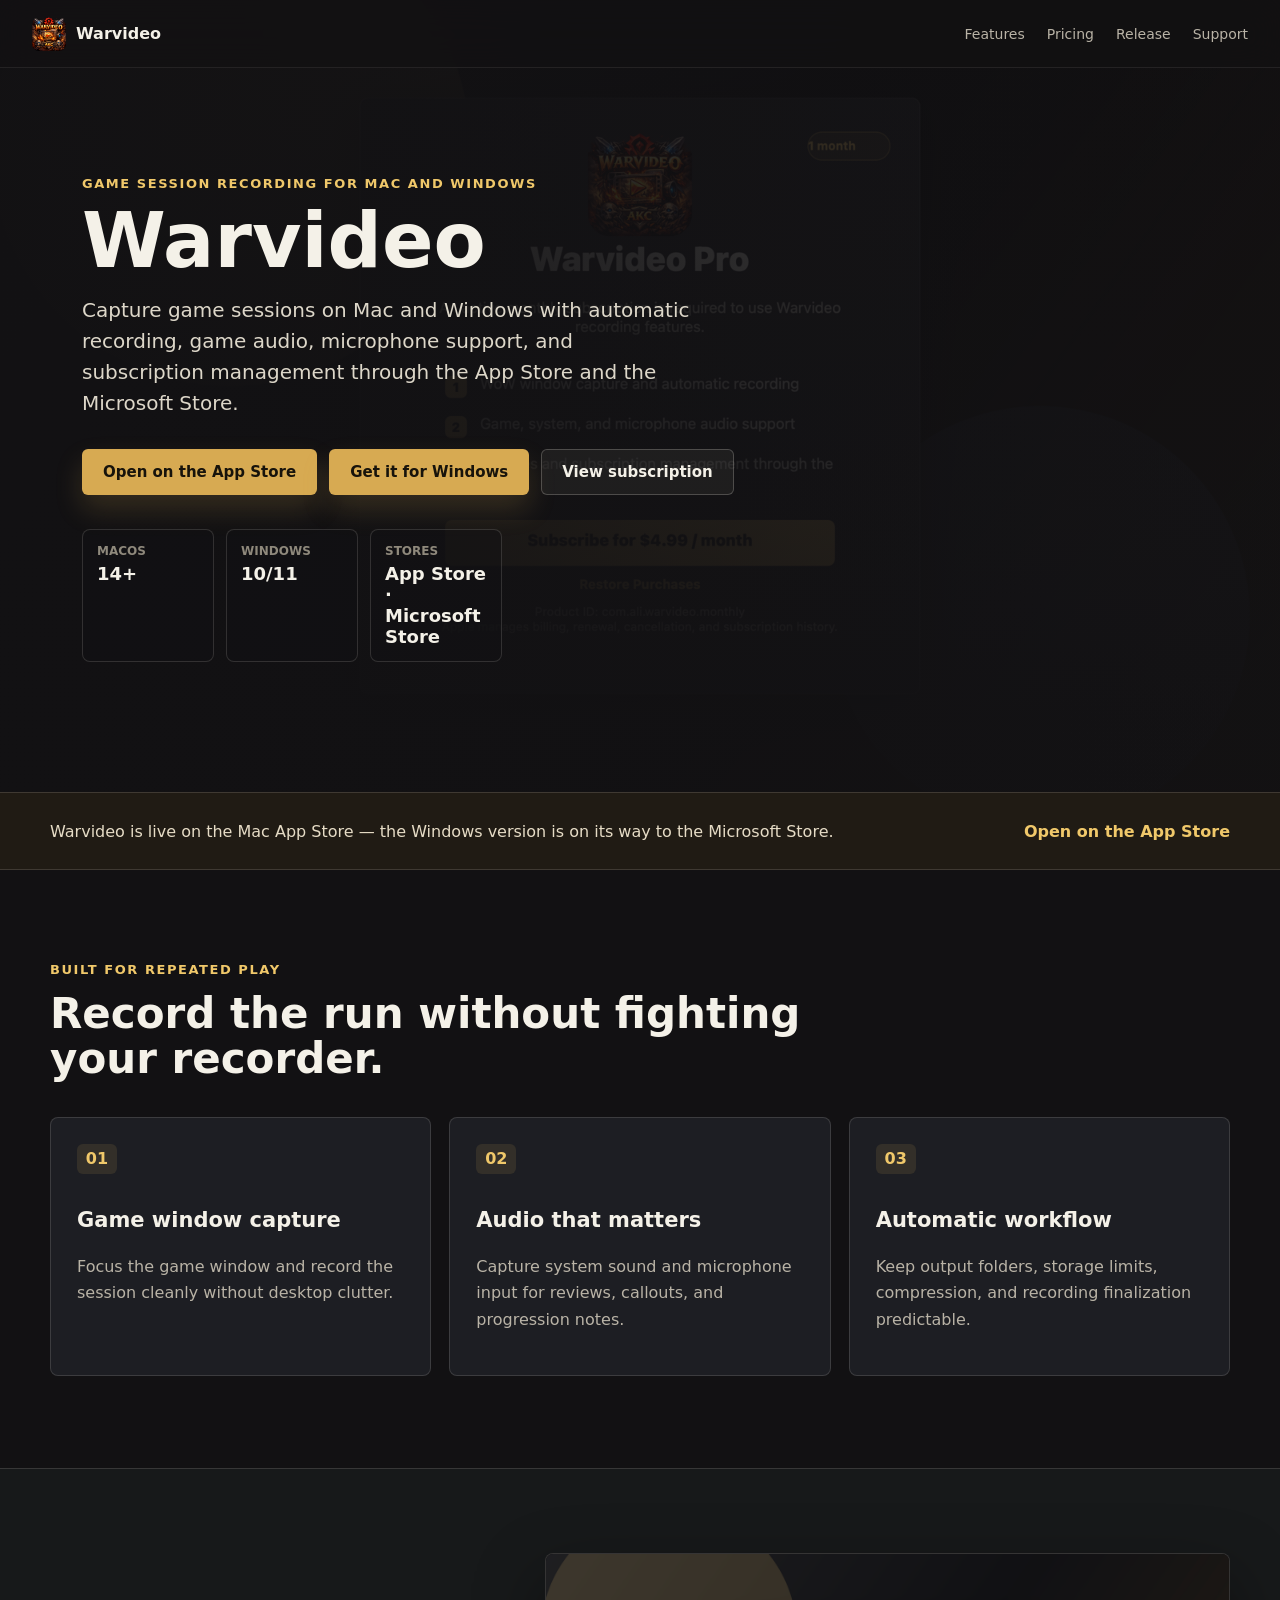
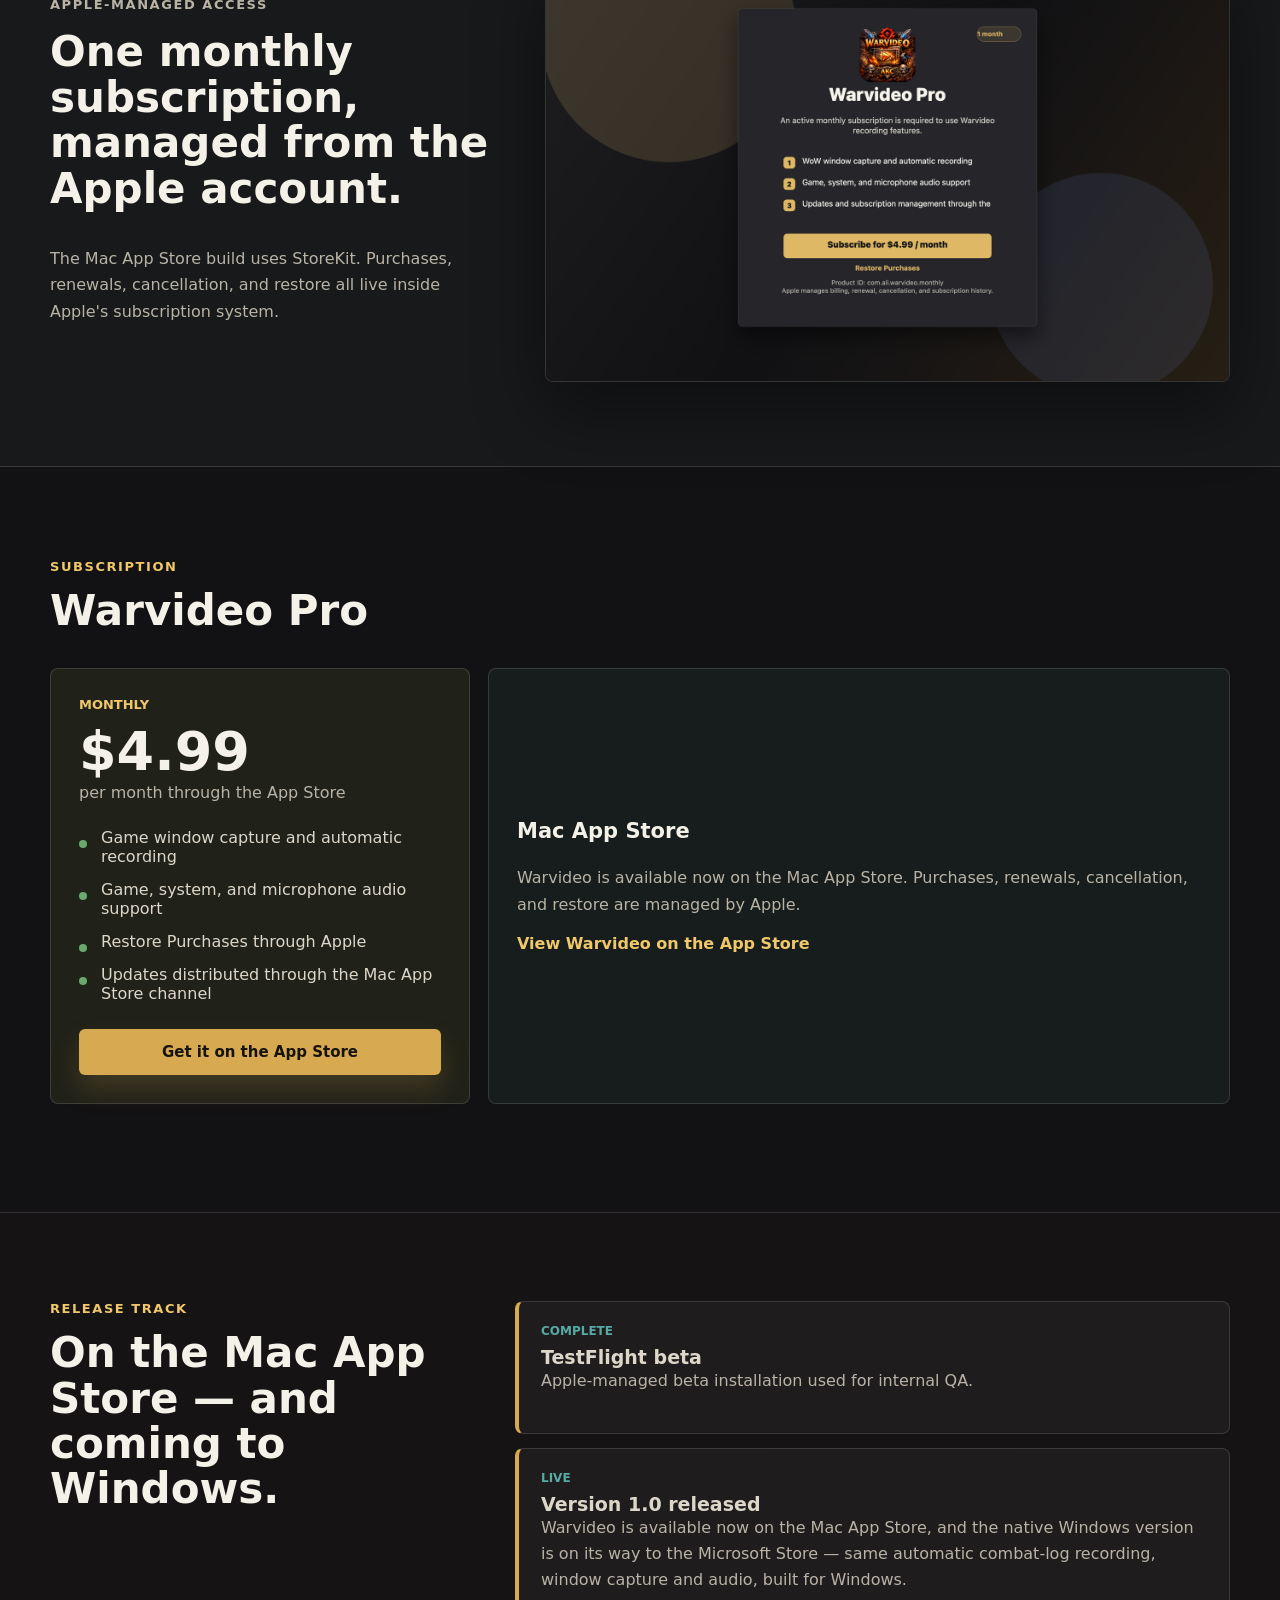
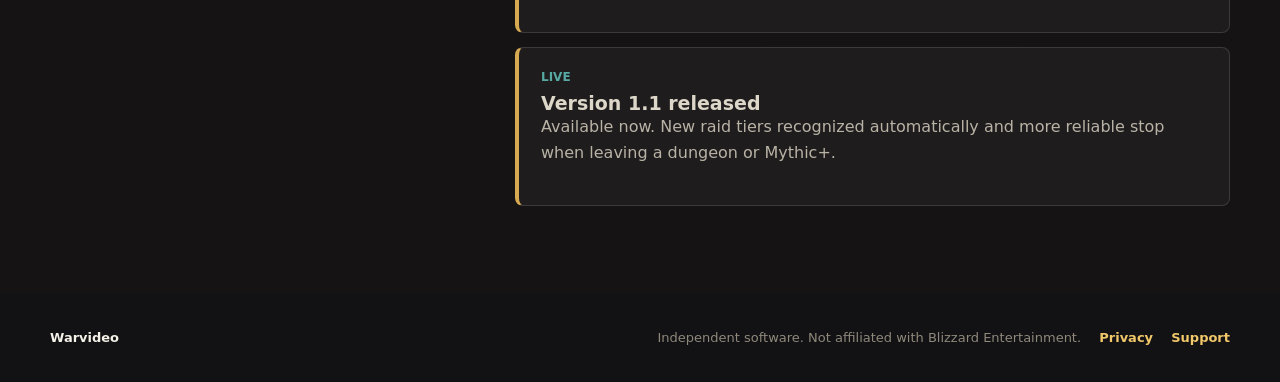
==== commit 398acfb9: "site: Windows / Microsoft Store eklendi (hero butonu, surum bilgileri, kapanis metni)" ====
--- a/index.html
+++ b/index.html
@@ -1,12 +1,12 @@
-<!doctype html>
+﻿<!doctype html>
 <html lang="en">
 <head>
   <meta charset="utf-8">
   <meta name="viewport" content="width=device-width, initial-scale=1">
-  <title>Warvideo - Mac game session recording</title>
-  <meta name="description" content="Warvideo records game sessions on Mac with window capture, audio support, automatic recording, and App Store subscription management.">
+  <title>Warvideo - Game session recording for Mac and Windows</title>
+  <meta name="description" content="Warvideo records game sessions on Mac and Windows with window capture, audio support, automatic recording, and subscription management through the App Store and Microsoft Store.">
   <meta property="og:title" content="Warvideo">
-  <meta property="og:description" content="Mac recording built for game sessions.">
+  <meta property="og:description" content="Game session recording for Mac and Windows.">
   <meta property="og:image" content="assets/subscription-review.png">
   <link rel="icon" href="assets/warvideo-icon.png">
   <link rel="stylesheet" href="styles.css">
@@ -30,14 +30,16 @@
       <img class="hero-bg" src="assets/subscription-review.png" alt="">
       <div class="hero-shade"></div>
       <div class="hero-content">
-        <p class="eyebrow">Mac recording for game sessions</p>
+        <p class="eyebrow">Game session recording for Mac and Windows</p>
         <h1>Warvideo</h1>
         <p class="hero-copy">
-          Capture game sessions on Mac with automatic recording,
-          game audio, microphone support, and App Store subscription management.
+          Capture game sessions on Mac and Windows with automatic recording,
+          game audio, microphone support, and subscription management through
+          the App Store and the Microsoft Store.
         </p>
         <div class="actions" aria-label="Primary actions">
           <a class="button primary" href="https://apps.apple.com/app/id6776216270">Open on the App Store</a>
+          <a class="button primary" href="https://apps.microsoft.com/detail/9P99M32DP0NJ">Get it for Windows</a>
           <a class="button secondary" href="#pricing">View subscription</a>
         </div>
         <dl class="hero-stats" aria-label="Release facts">
@@ -46,12 +48,12 @@
             <dd>14+</dd>
           </div>
           <div>
-            <dt>Version</dt>
-            <dd>1.1</dd>
+            <dt>Windows</dt>
+            <dd>10/11</dd>
           </div>
           <div>
-            <dt>Store</dt>
-            <dd>App Store</dd>
+            <dt>Stores</dt>
+            <dd>App Store &middot; Microsoft Store</dd>
           </div>
         </dl>
       </div>
@@ -59,7 +61,7 @@
 
     <section class="signal-band" aria-label="Current status">
       <div class="band-inner">
-        <span>Warvideo 1.1 is now live on the Mac App Store.</span>
+        <span>Warvideo is live on the Mac App Store &mdash; the Windows version is on its way to the Microsoft Store.</span>
         <a href="https://apps.apple.com/app/id6776216270">Open on the App Store</a>
       </div>
     </section>
@@ -137,7 +139,7 @@
       <div class="release-inner">
         <div>
           <p class="eyebrow">Release track</p>
-          <h2>Live on the Mac App Store.</h2>
+          <h2>On the Mac App Store &mdash; and coming to Windows.</h2>
         </div>
         <ol class="timeline">
           <li>
@@ -148,7 +150,7 @@
           <li>
             <span>Live</span>
             <strong>Version 1.0 released</strong>
-            <p>Warvideo is available now on the Mac App Store with StoreKit subscription, window capture, audio, and automatic combat-log recording.</p>
+            <p>Warvideo is available now on the Mac App Store, and the native Windows version is on its way to the Microsoft Store &mdash; same automatic combat-log recording, window capture and audio, built for Windows.</p>
           </li>
           <li>
             <span>Live</span>
@@ -163,7 +165,7 @@
   <footer class="site-footer">
     <span>Warvideo</span>
     <span>
-      Independent Mac software. Not affiliated with Blizzard Entertainment.
+      Independent software. Not affiliated with Blizzard Entertainment.
       <a href="/privacy.html">Privacy</a>
       <a href="/support.html">Support</a>
     </span>
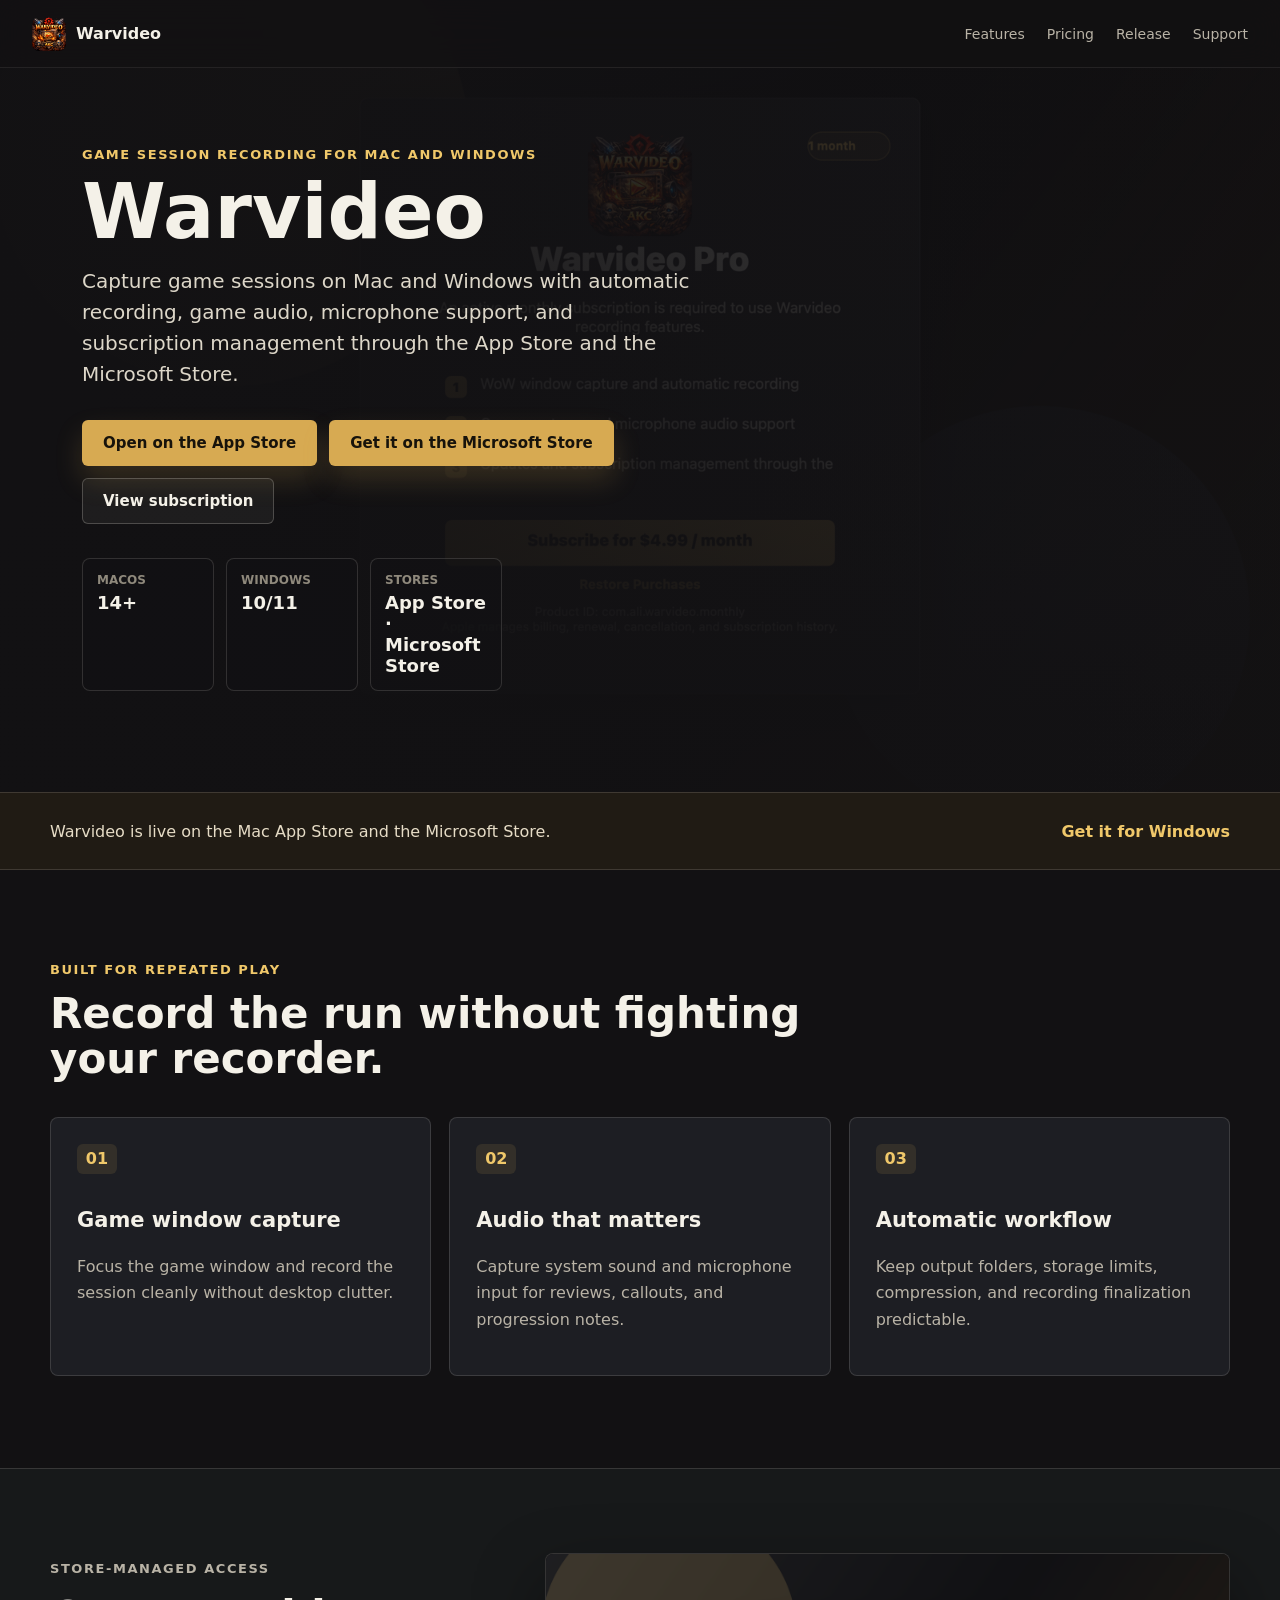
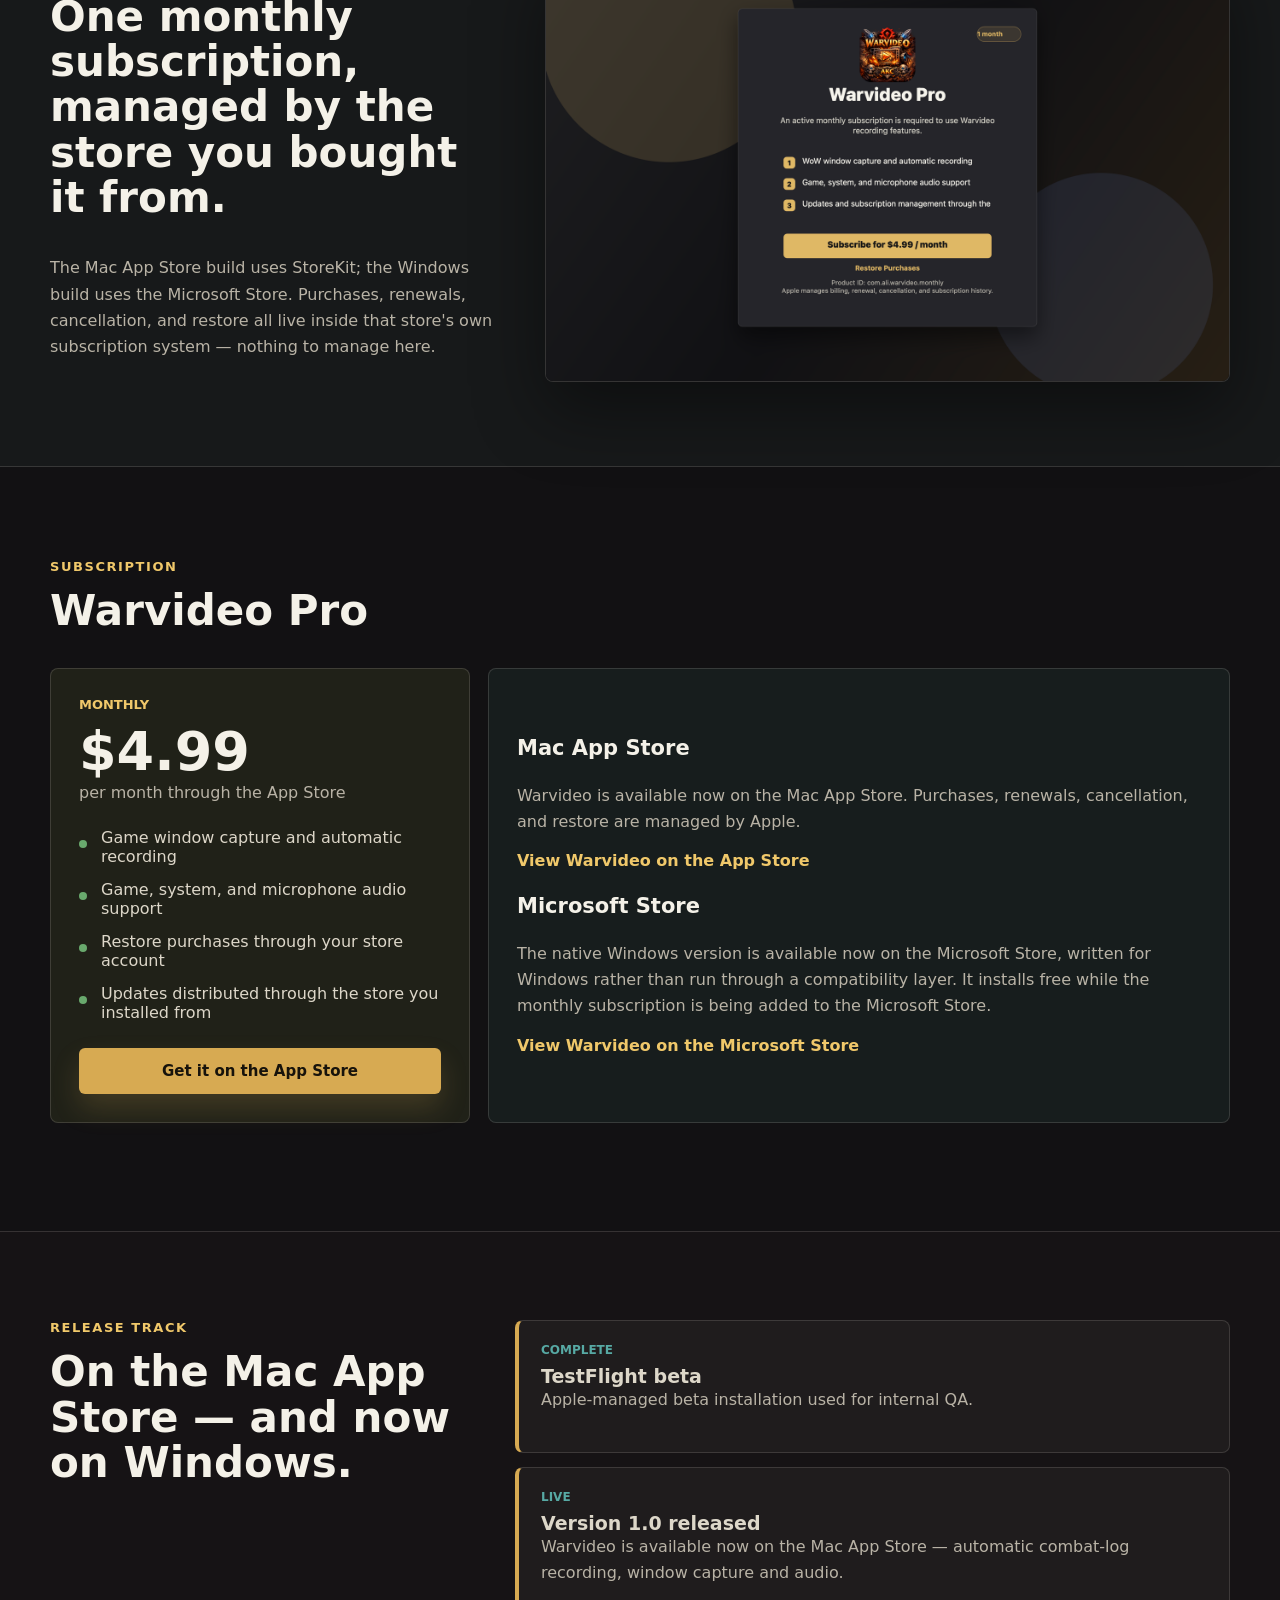
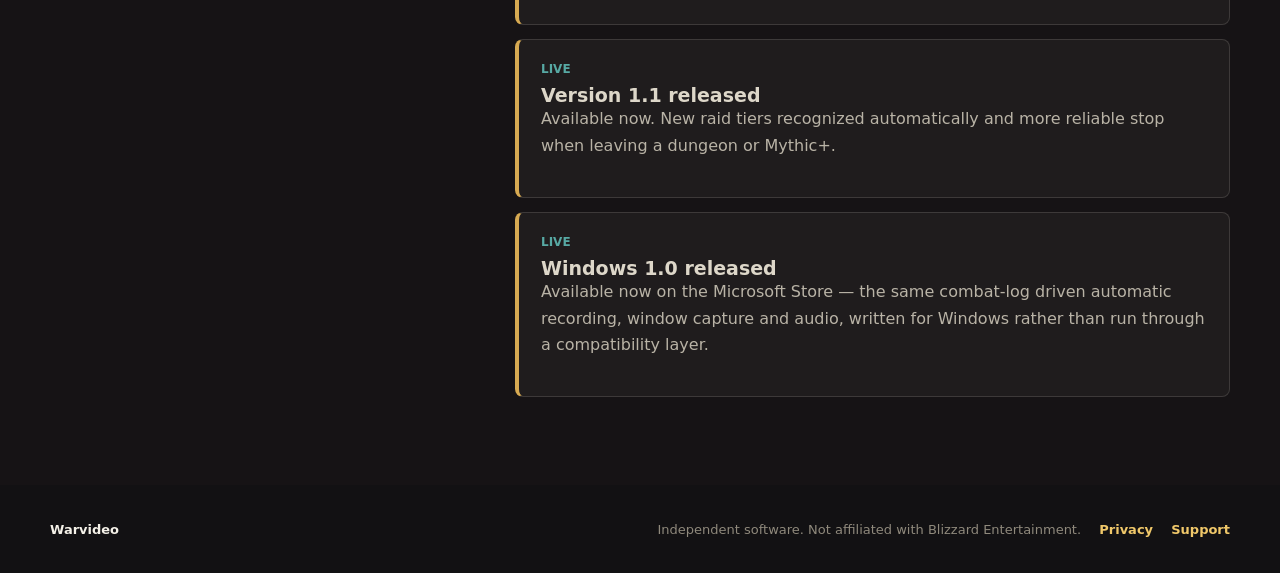
==== commit fd224878: "site: Windows is live on the Microsoft Store" ====
--- a/index.html
+++ b/index.html
@@ -39,7 +39,7 @@
         </p>
         <div class="actions" aria-label="Primary actions">
           <a class="button primary" href="https://apps.apple.com/app/id6776216270">Open on the App Store</a>
-          <a class="button primary" href="https://apps.microsoft.com/detail/9P99M32DP0NJ">Get it for Windows</a>
+          <a class="button primary" href="https://apps.microsoft.com/detail/9P99M32DP0NJ">Get it on the Microsoft Store</a>
           <a class="button secondary" href="#pricing">View subscription</a>
         </div>
         <dl class="hero-stats" aria-label="Release facts">
@@ -61,8 +61,8 @@
 
     <section class="signal-band" aria-label="Current status">
       <div class="band-inner">
-        <span>Warvideo is live on the Mac App Store &mdash; the Windows version is on its way to the Microsoft Store.</span>
-        <a href="https://apps.apple.com/app/id6776216270">Open on the App Store</a>
+        <span>Warvideo is live on the Mac App Store and the Microsoft Store.</span>
+        <a href="https://apps.microsoft.com/detail/9P99M32DP0NJ">Get it for Windows</a>
       </div>
     </section>
 
@@ -92,11 +92,12 @@
 
     <section class="product-strip" aria-label="Warvideo interface">
       <div class="product-copy">
-        <p class="eyebrow">Apple-managed access</p>
-        <h2>One monthly subscription, managed from the Apple account.</h2>
+        <p class="eyebrow">Store-managed access</p>
+        <h2>One monthly subscription, managed by the store you bought it from.</h2>
         <p>
-          The Mac App Store build uses StoreKit. Purchases, renewals, cancellation,
-          and restore all live inside Apple's subscription system.
+          The Mac App Store build uses StoreKit; the Windows build uses the Microsoft
+          Store. Purchases, renewals, cancellation, and restore all live inside that
+          store's own subscription system &mdash; nothing to manage here.
         </p>
       </div>
       <figure class="product-shot">
@@ -119,8 +120,8 @@
           <ul>
             <li>Game window capture and automatic recording</li>
             <li>Game, system, and microphone audio support</li>
-            <li>Restore Purchases through Apple</li>
-            <li>Updates distributed through the Mac App Store channel</li>
+            <li>Restore purchases through your store account</li>
+            <li>Updates distributed through the store you installed from</li>
           </ul>
           <a class="button primary wide" href="https://apps.apple.com/app/id6776216270">Get it on the App Store</a>
         </article>
@@ -131,6 +132,13 @@
             cancellation, and restore are managed by Apple.
           </p>
           <a href="https://apps.apple.com/app/id6776216270">View Warvideo on the App Store</a>
+          <h3>Microsoft Store</h3>
+          <p>
+            The native Windows version is available now on the Microsoft Store, written
+            for Windows rather than run through a compatibility layer. It installs free
+            while the monthly subscription is being added to the Microsoft Store.
+          </p>
+          <a href="https://apps.microsoft.com/detail/9P99M32DP0NJ">View Warvideo on the Microsoft Store</a>
         </div>
       </div>
     </section>
@@ -139,7 +147,7 @@
       <div class="release-inner">
         <div>
           <p class="eyebrow">Release track</p>
-          <h2>On the Mac App Store &mdash; and coming to Windows.</h2>
+          <h2>On the Mac App Store &mdash; and now on Windows.</h2>
         </div>
         <ol class="timeline">
           <li>
@@ -150,12 +158,17 @@
           <li>
             <span>Live</span>
             <strong>Version 1.0 released</strong>
-            <p>Warvideo is available now on the Mac App Store, and the native Windows version is on its way to the Microsoft Store &mdash; same automatic combat-log recording, window capture and audio, built for Windows.</p>
+            <p>Warvideo is available now on the Mac App Store &mdash; automatic combat-log recording, window capture and audio.</p>
           </li>
           <li>
             <span>Live</span>
             <strong>Version 1.1 released</strong>
             <p>Available now. New raid tiers recognized automatically and more reliable stop when leaving a dungeon or Mythic+.</p>
+          </li>
+          <li>
+            <span>Live</span>
+            <strong>Windows 1.0 released</strong>
+            <p>Available now on the Microsoft Store &mdash; the same combat-log driven automatic recording, window capture and audio, written for Windows rather than run through a compatibility layer.</p>
           </li>
         </ol>
       </div>
--- a/styles.css
+++ b/styles.css
@@ -391,6 +391,11 @@
   font-weight: 900;
 }
 
+/* Second store block in the same panel needs to breathe under the link above it. */
+.release-notes a + h3 {
+  margin-top: 24px;
+}
+
 .release {
   background: #161315;
   border-top: 1px solid var(--line);
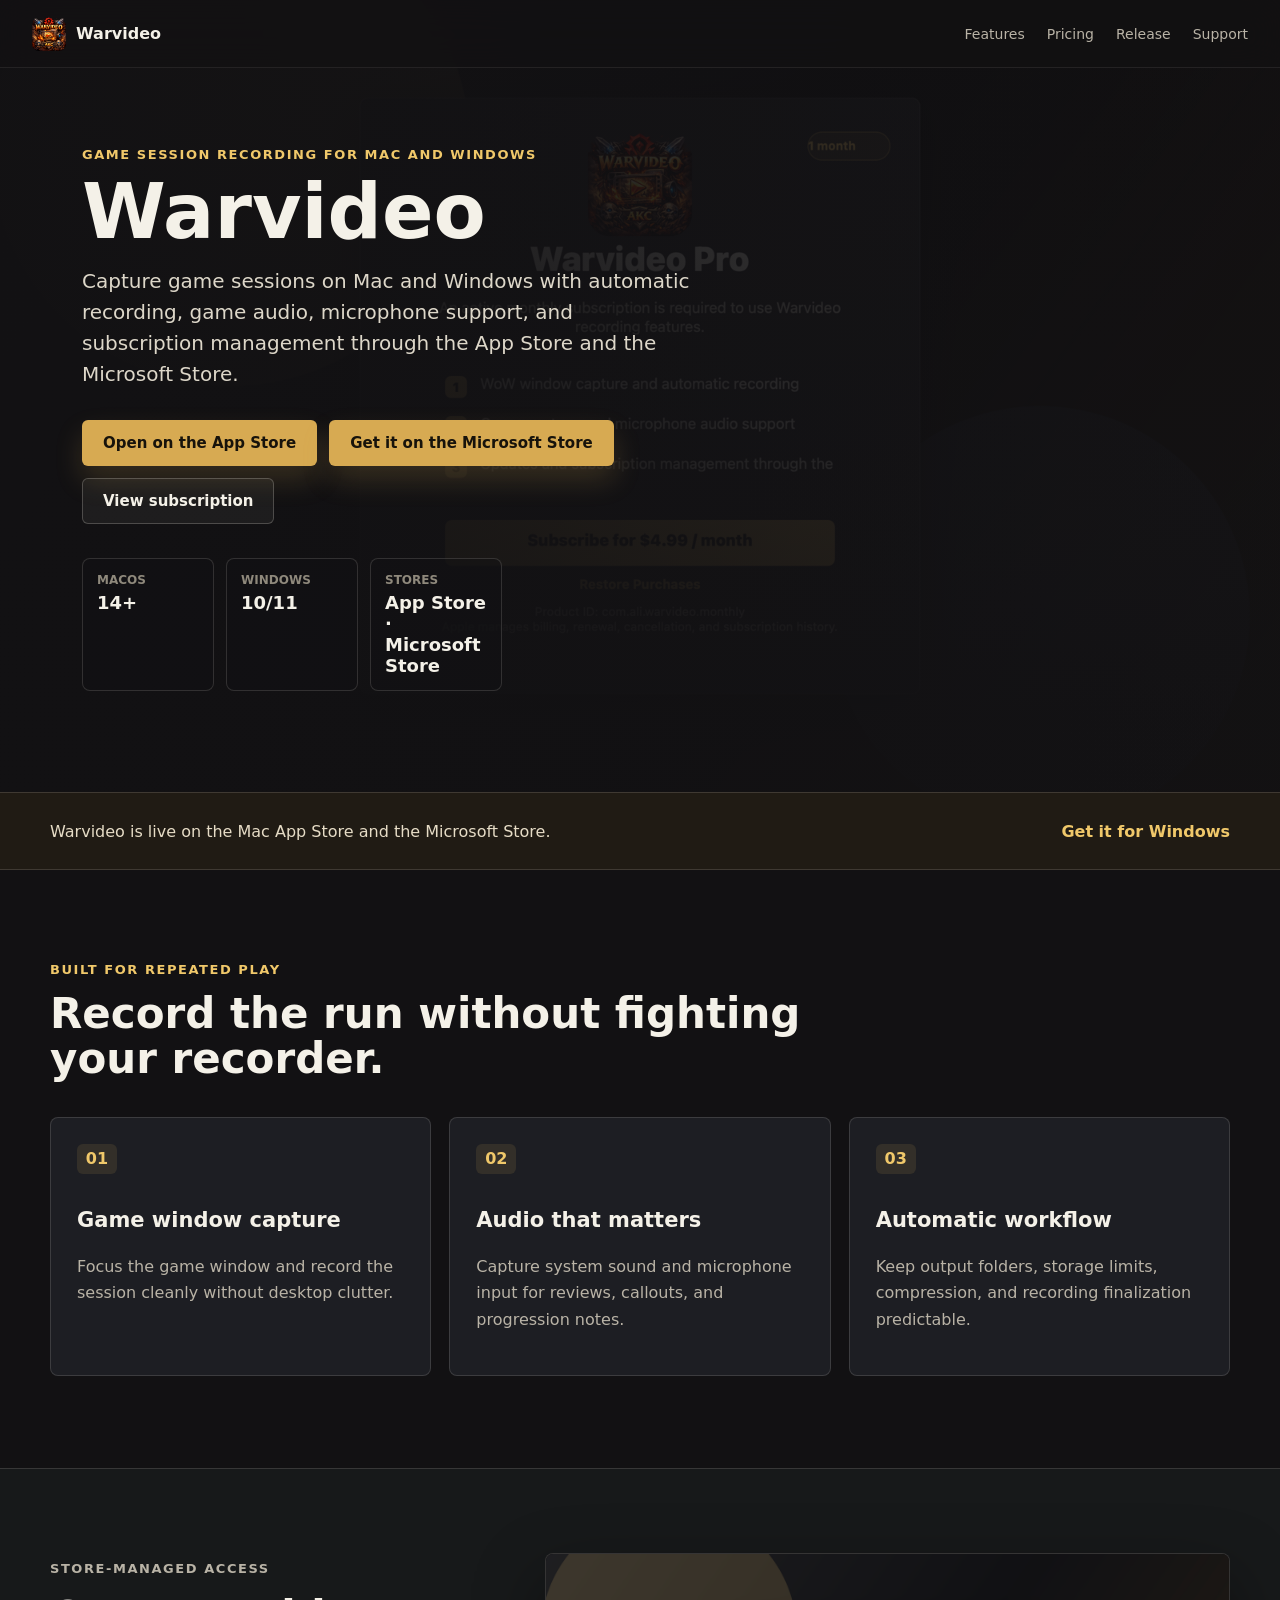
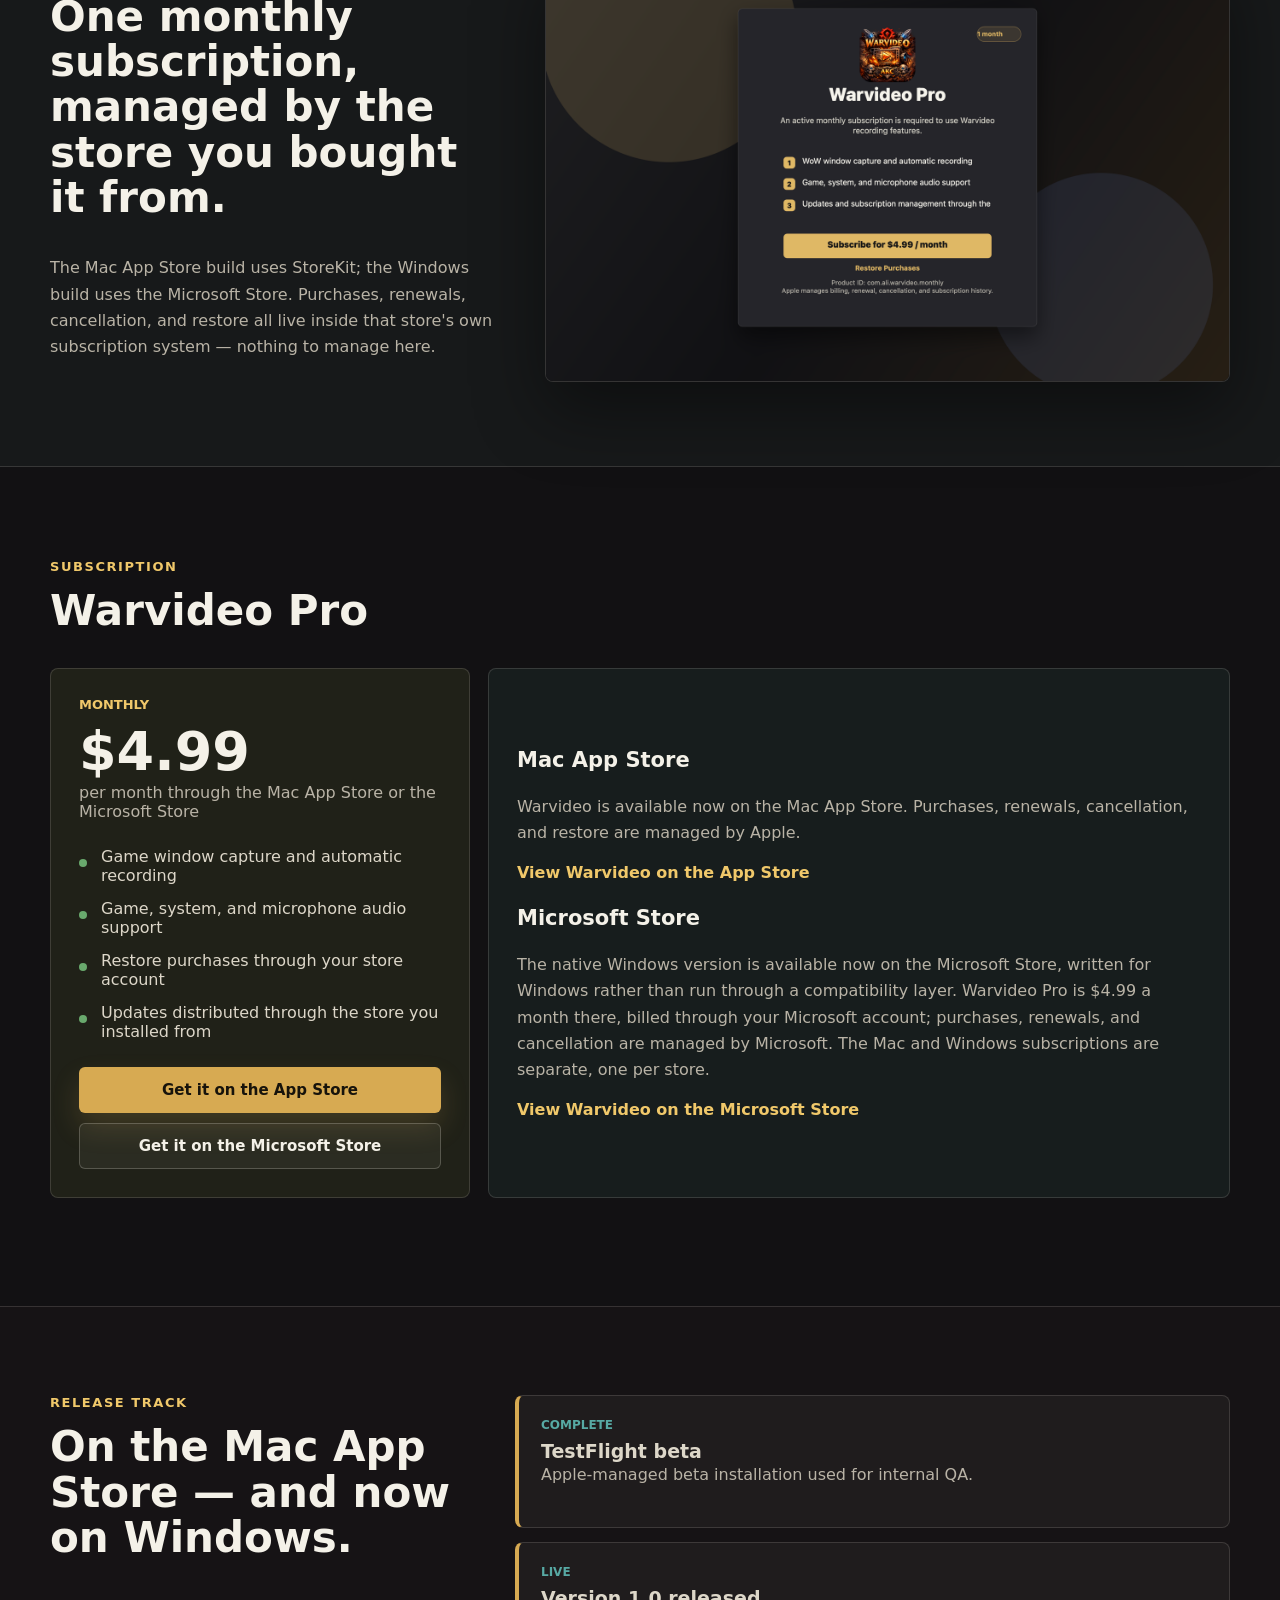
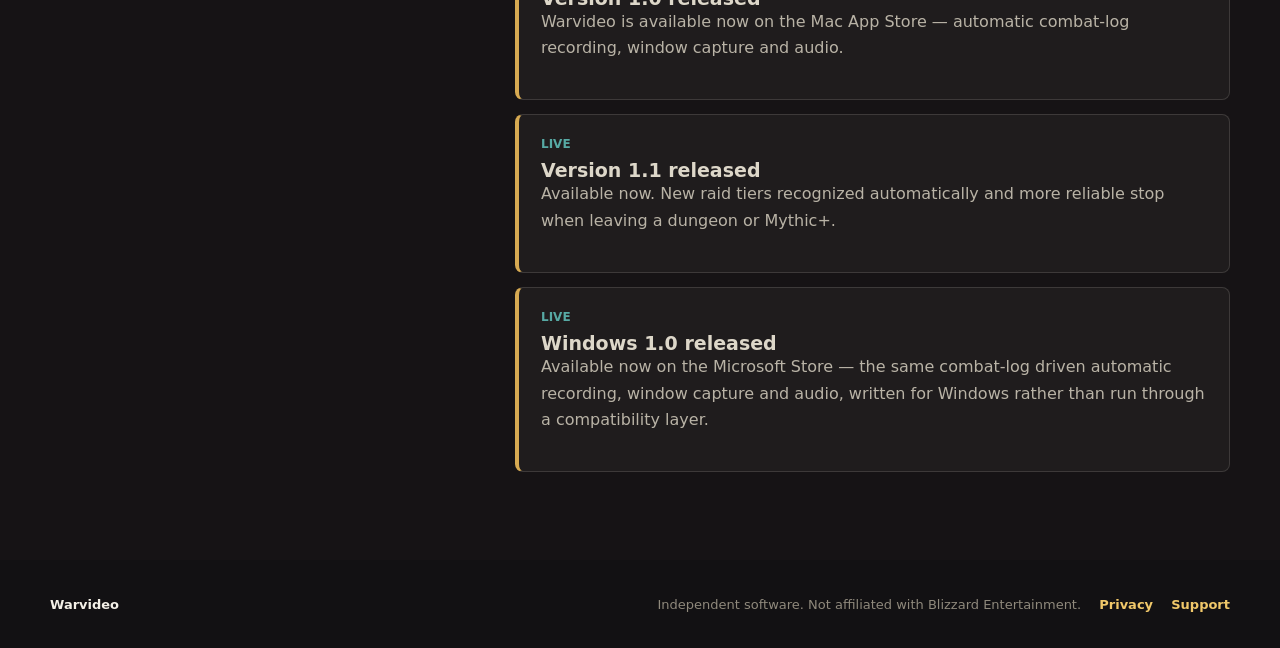
==== commit 86e3dda2: "site: Windows subscription is live; companion add-on scope - The Microsoft Store subscription (Warvi" ====
--- a/index.html
+++ b/index.html
@@ -115,7 +115,7 @@
           <div>
             <p class="price-label">Monthly</p>
             <p class="price">$4.99</p>
-            <p class="price-note">per month through the App Store</p>
+            <p class="price-note">per month through the Mac App Store or the Microsoft Store</p>
           </div>
           <ul>
             <li>Game window capture and automatic recording</li>
@@ -124,6 +124,7 @@
             <li>Updates distributed through the store you installed from</li>
           </ul>
           <a class="button primary wide" href="https://apps.apple.com/app/id6776216270">Get it on the App Store</a>
+          <a class="button secondary wide" href="https://apps.microsoft.com/detail/9P99M32DP0NJ">Get it on the Microsoft Store</a>
         </article>
         <div class="release-notes">
           <h3>Mac App Store</h3>
@@ -135,8 +136,10 @@
           <h3>Microsoft Store</h3>
           <p>
             The native Windows version is available now on the Microsoft Store, written
-            for Windows rather than run through a compatibility layer. It installs free
-            while the monthly subscription is being added to the Microsoft Store.
+            for Windows rather than run through a compatibility layer. Warvideo Pro is
+            $4.99 a month there, billed through your Microsoft account; purchases,
+            renewals, and cancellation are managed by Microsoft. The Mac and Windows
+            subscriptions are separate, one per store.
           </p>
           <a href="https://apps.microsoft.com/detail/9P99M32DP0NJ">View Warvideo on the Microsoft Store</a>
         </div>
--- a/styles.css
+++ b/styles.css
@@ -181,6 +181,10 @@
   width: 100%;
 }
 
+.button.wide + .button.wide {
+  margin-top: 10px;
+}
+
 .hero-stats {
   display: grid;
   grid-template-columns: repeat(3, minmax(0, 132px));
